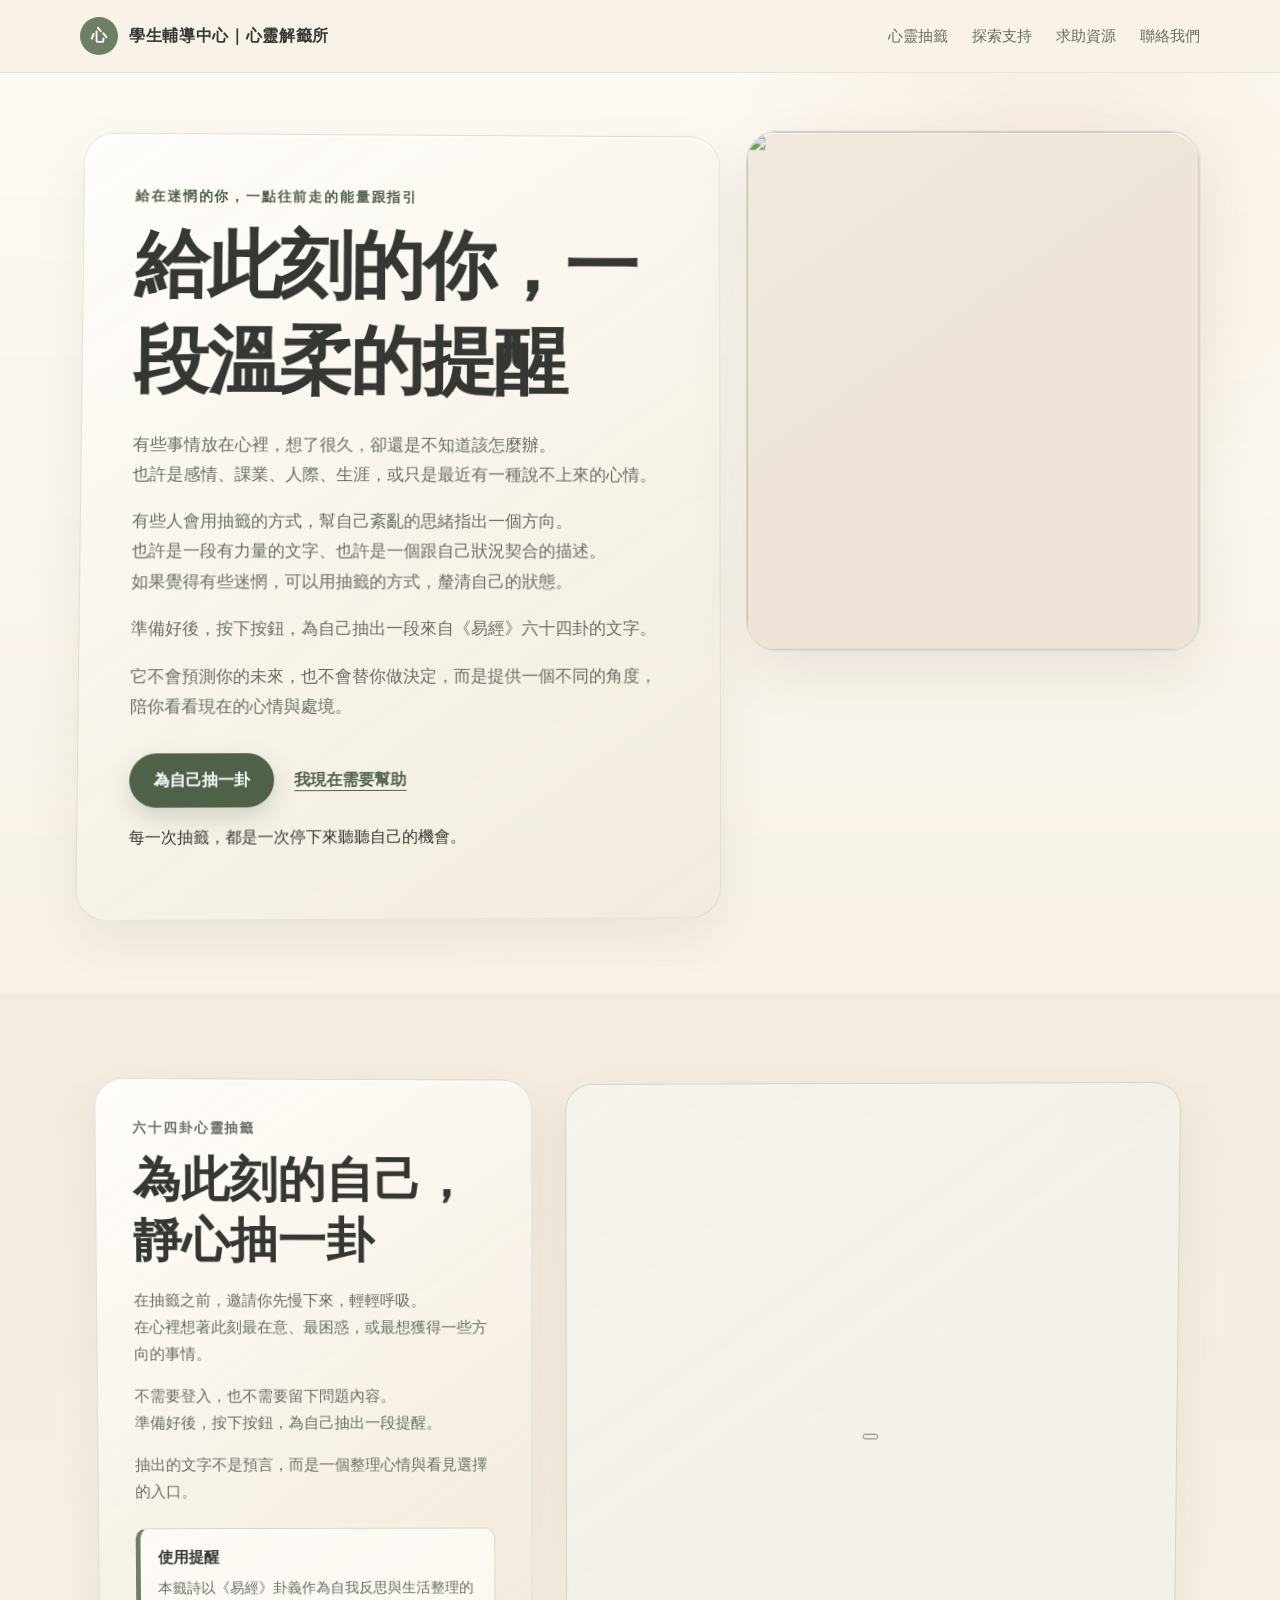
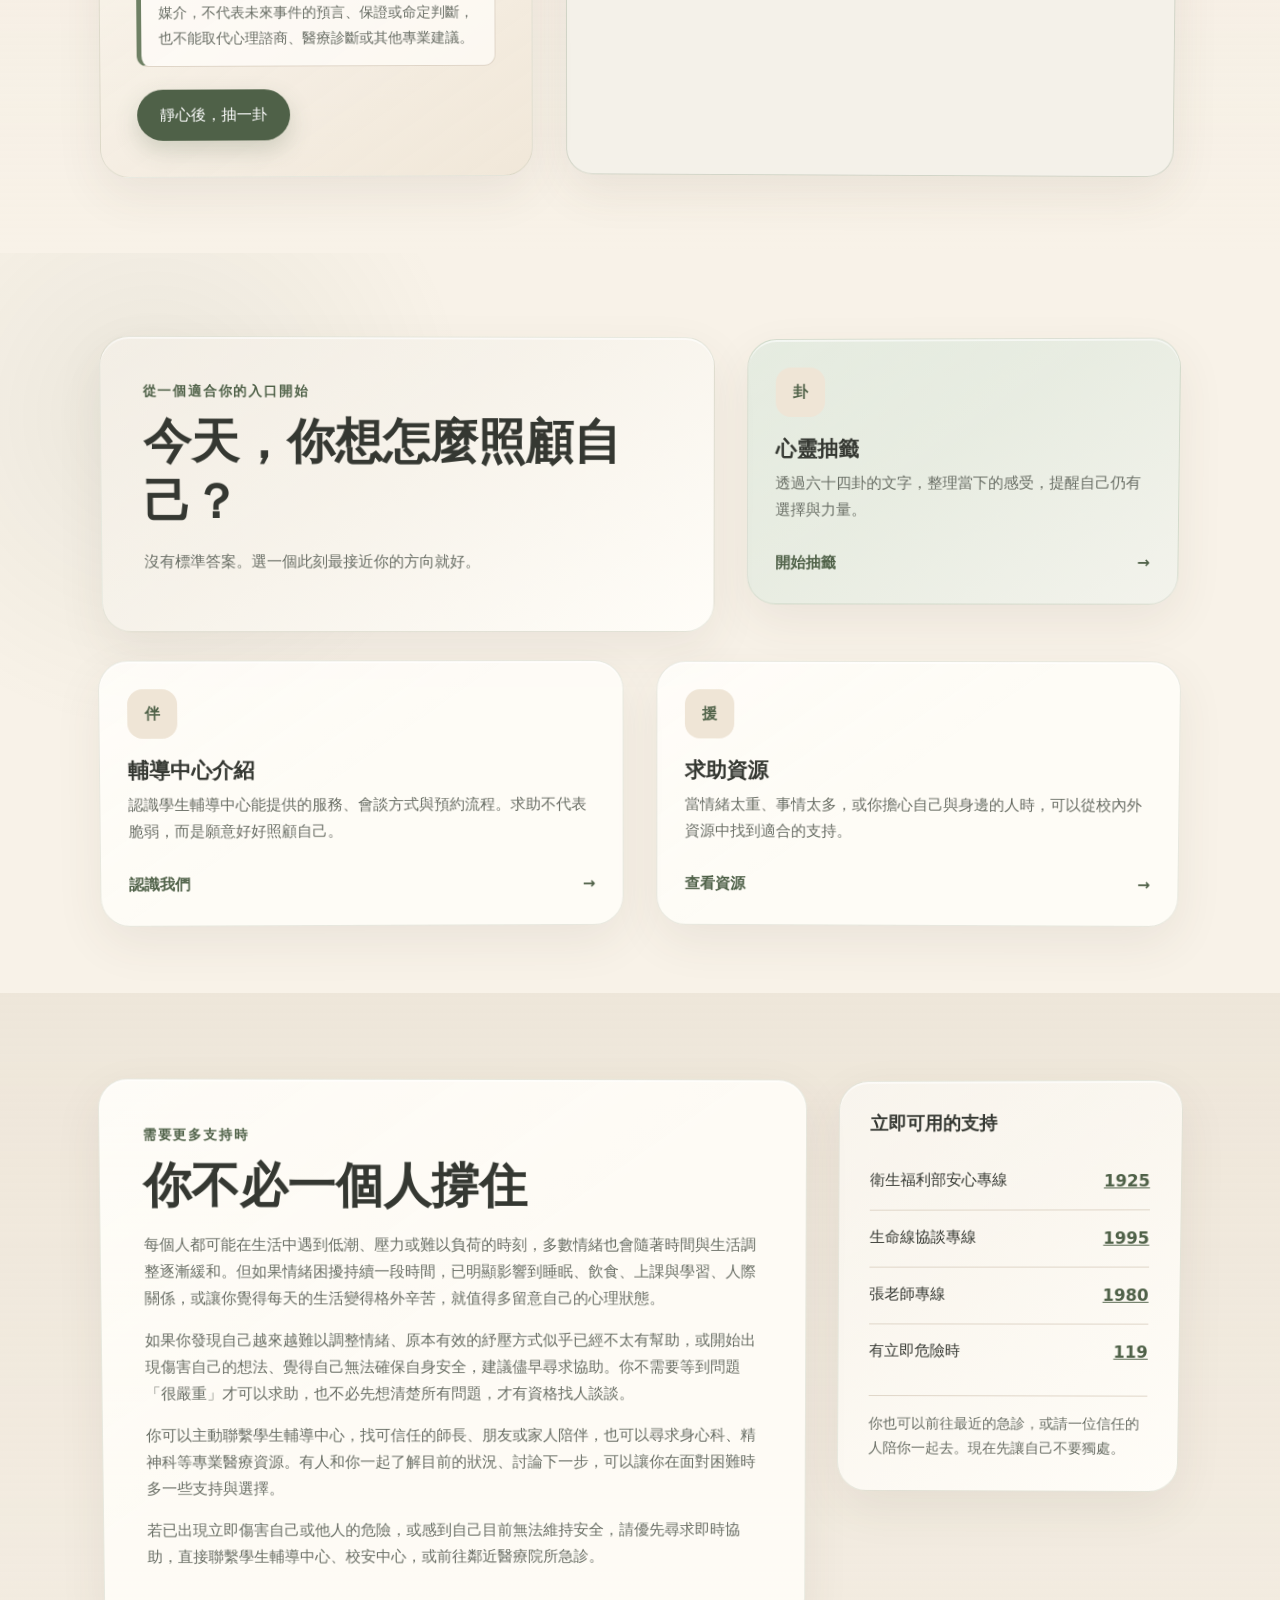
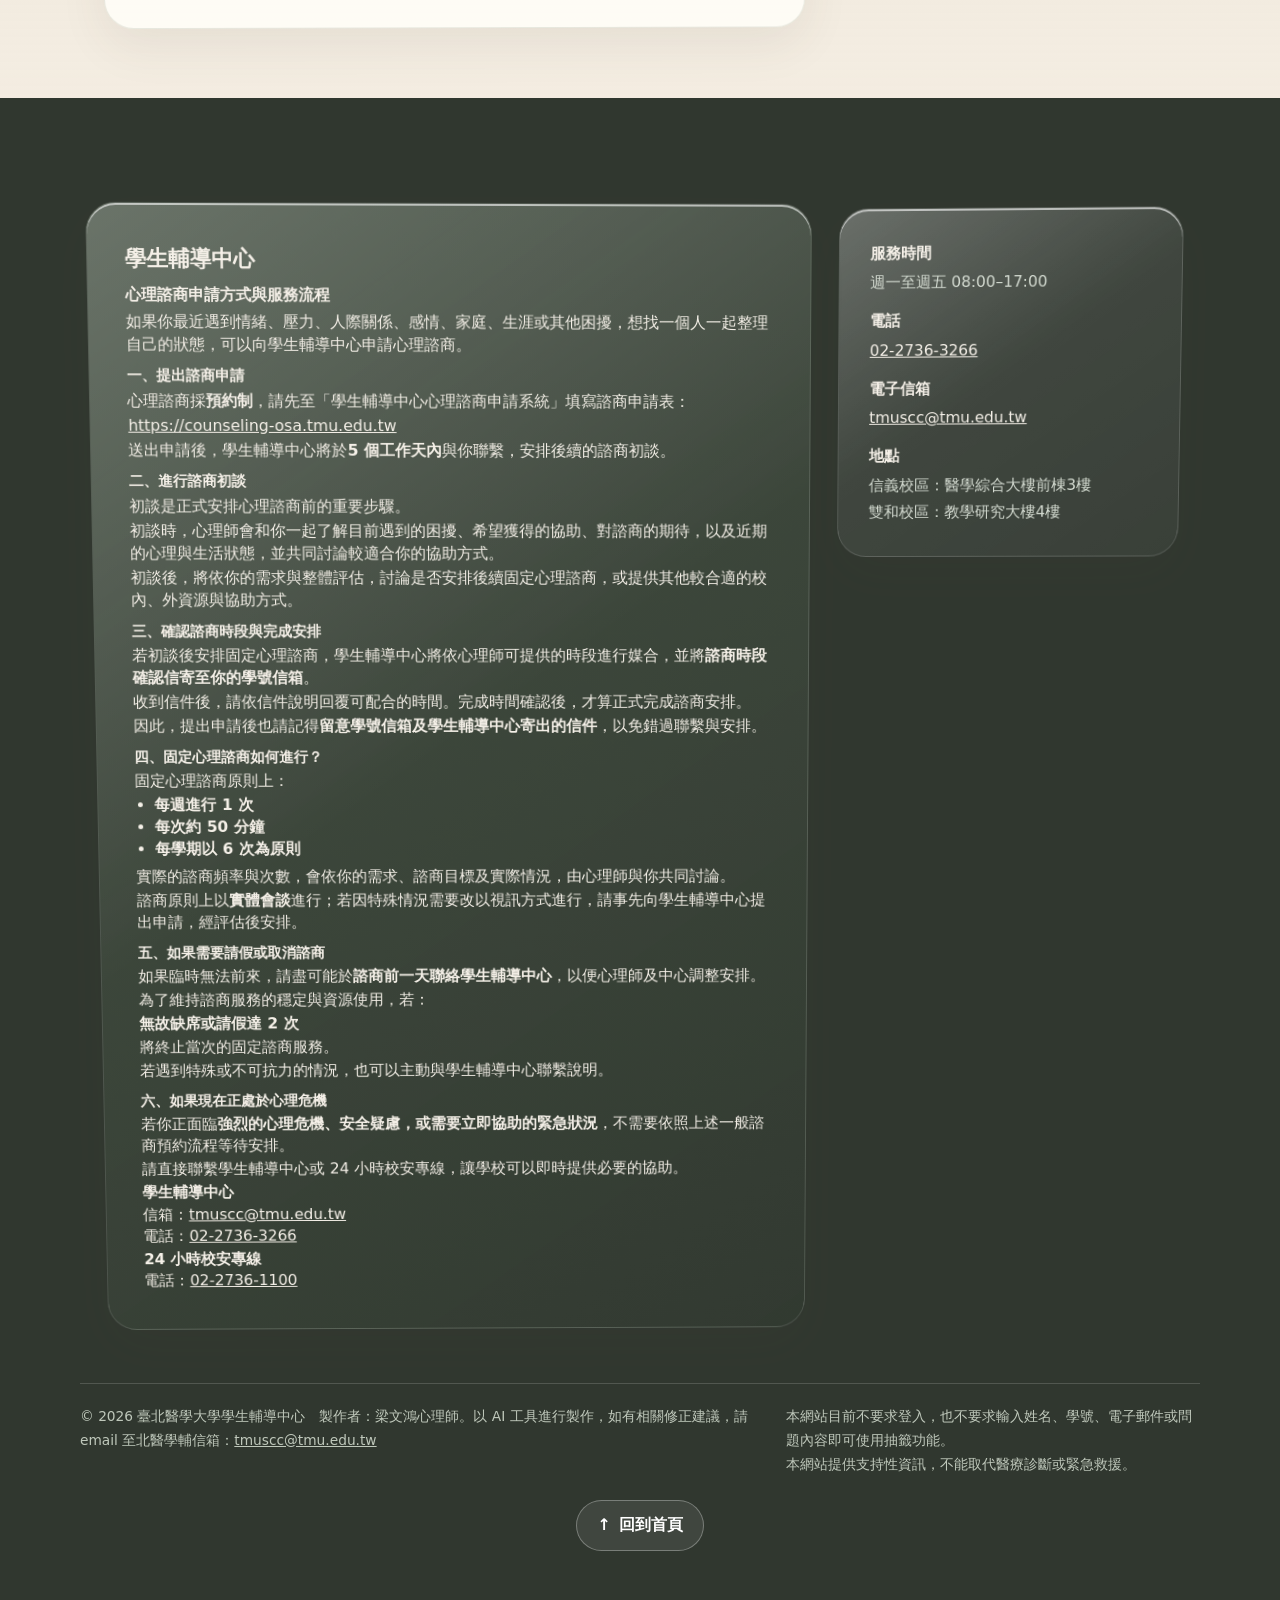
==== index.html @ ade9fd38 "visual: replace draw scene with uploaded Three.js animation" ====
<!doctype html>
<html lang="zh-Hant">
<head>
  <meta charset="utf-8">
  <meta name="viewport" content="width=device-width, initial-scale=1">
  <meta name="description" content="給大學生的溫暖心理支持網站，提供六十四卦心靈抽籤、輔導中心資訊與求助資源。">
  <title>學生輔導中心｜心靈解籤所</title>
  <link rel="stylesheet" href="css/style.css?v=20260928-bento5">
  <script src="js/hexagrams.js" defer></script>
  <script src="js/hexagrams-1.js" defer></script>
  <script src="js/hexagrams-2.js" defer></script>
  <script src="js/hexagrams-3.js" defer></script>
  <script src="js/hexagrams-4.js" defer></script>
  <script src="js/hexagrams-5.js" defer></script>
  <script src="js/hexagrams-6.js" defer></script>
  <script src="js/hexagrams-7.js" defer></script>
  <script src="js/hexagrams-8.js" defer></script>
  <script src="js/stats.js?v=20260928-1" defer></script>
  <script src="https://cdnjs.cloudflare.com/ajax/libs/three.js/r128/three.min.js" defer></script>
  <script src="https://cdnjs.cloudflare.com/ajax/libs/gsap/3.12.2/gsap.min.js" defer></script>
  <script src="js/wheel-3d.js?v=20260929-1" defer></script>
  <script src="js/app.js?v=20260929-wheel3d1" defer></script>
  <script src="js/feedback-form.js?v=20260928-bento3" defer></script>
  <script src="js/scroll-depth.js?v=20260928-bento5" defer></script>
  <script src="js/reset-draw.js?v=20260823-1" defer></script>
</head>
<body>
  <a class="skip-link" href="#main-content">跳到主要內容</a>
  <header class="site-header">
    <div class="container header-inner">
      <a class="brand" href="#top" aria-label="學生輔導中心｜心靈解籤所首頁"><span class="brand-mark" aria-hidden="true">心</span><span>學生輔導中心｜心靈解籤所</span></a>
      <nav aria-label="主要導覽">
        <ul class="nav-list"><li><a href="#draw">心靈抽籤</a></li><li><a href="#services">探索支持</a></li><li><a href="#help">求助資源</a></li><li><a href="#contact">聯絡我們</a></li></ul>
      </nav>
    </div>
  </header>

  <main id="main-content">
    <section class="hero depth-section bento-section" id="top" aria-labelledby="hero-title">
      <div class="container hero-grid bento-grid bento-hero-grid">
        <div class="hero-copy bento-card bento-hero-copy" data-bento-depth="1.15">
          <p class="eyebrow">給在迷惘的你，一點往前走的能量跟指引</p>
          <h1 id="hero-title">給此刻的你，一段溫柔的提醒</h1>
          <div class="hero-text">
            <p>有些事情放在心裡，想了很久，卻還是不知道該怎麼辦。<br>也許是感情、課業、人際、生涯，或只是最近有一種說不上來的心情。</p>
            <p>有些人會用抽籤的方式，幫自己紊亂的思緒指出一個方向。<br>也許是一段有力量的文字、也許是一個跟自己狀況契合的描述。<br>如果覺得有些迷惘，可以用抽籤的方式，釐清自己的狀態。</p>
            <p>準備好後，按下按鈕，為自己抽出一段來自《易經》六十四卦的文字。</p>
            <p>它不會預測你的未來，也不會替你做決定，而是提供一個不同的角度，陪你看看現在的心情與處境。</p>
          </div>
          <div class="hero-actions"><a class="button button-primary" href="#draw">為自己抽一卦</a><a class="text-link" href="#help">我現在需要幫助</a></div>
          <p class="hero-note">每一次抽籤，都是一次停下來聽聽自己的機會。</p>
        </div>
        <div class="hero-visual bento-card bento-hero-visual" data-bento-depth="0.58" data-bento-image-card="true" aria-hidden="true"><img class="hero-main-image" src="assets/hero-cat-campus.webp" alt="" loading="eager" decoding="async"></div>
      </div>
    </section>

    <section class="section draw-section depth-section bento-section" id="draw" aria-labelledby="draw-title">
      <div class="container draw-layout bento-grid bento-draw-grid">
        <div class="draw-intro bento-card bento-draw-copy" data-bento-depth="1.08">
          <p class="eyebrow">六十四卦心靈抽籤</p>
          <h2 id="draw-title">為此刻的自己，靜心抽一卦</h2>
          <p>在抽籤之前，邀請你先慢下來，輕輕呼吸。<br>在心裡想著此刻最在意、最困惑，或最想獲得一些方向的事情。</p>
          <p>不需要登入，也不需要留下問題內容。<br>準備好後，按下按鈕，為自己抽出一段提醒。</p>
          <p>抽出的文字不是預言，而是一個整理心情與看見選擇的入口。</p>
          <aside class="draw-notice" aria-label="使用提醒"><strong>使用提醒</strong><p>本籤詩以《易經》卦義作為自我反思與生活整理的媒介，不代表未來事件的預言、保證或命定判斷，也不能取代心理諮商、醫療診斷或其他專業建議。</p></aside>
          <button class="button button-primary" id="draw-button" type="button">靜心後，抽一卦</button>
        </div>

        <div class="draw-animation bento-card bento-draw-scene" id="draw-animation" role="status" aria-live="polite" aria-label="心靈抽籤立體場景" data-bento-depth="1.4">
          <div class="wheel-3d-stage" id="wheel-3d-stage" aria-hidden="true">
            <div class="wheel-3d-canvas" id="wheel-3d-canvas"></div>
            <button class="wheel-3d-camera" id="wheel-3d-camera" type="button" aria-label="切換抽籤場景視角"></button>
          </div>
        </div>

        <article class="result-card bento-card bento-result-card" data-bento-depth="1.32" id="result-card" aria-labelledby="result-title" aria-live="polite" hidden>
          <header class="result-header">
            <p class="result-number" id="result-number"></p>
            <h2 id="result-title"></h2>
          </header>
          <div class="result-sections">
            <section class="result-section result-overview" aria-labelledby="result-description-heading"><h3 id="result-description-heading">說明</h3><div class="result-copy" id="result-description"></div></section>
            <section class="result-section" aria-labelledby="result-love-heading"><h3 id="result-love-heading">關於感情</h3><div class="result-copy" id="result-love"></div></section>
            <section class="result-section" aria-labelledby="result-study-heading"><h3 id="result-study-heading">關於課業</h3><div class="result-copy" id="result-study"></div></section>
            <section class="result-section" aria-labelledby="result-relationships-heading"><h3 id="result-relationships-heading">關於人際</h3><div class="result-copy" id="result-relationships"></div></section>
            <section class="result-section" aria-labelledby="result-stress-heading"><h3 id="result-stress-heading">壓力調適</h3><div class="result-copy" id="result-stress"></div></section>
            <section class="result-section result-message-section" aria-labelledby="result-message-heading"><h3 id="result-message-heading">給同學的一句話</h3><blockquote id="result-message"></blockquote></section>
          </div>
          <p class="result-reminder">請把這段文字當作一個溫柔的提問，而不是必須照做的答案。你仍然可以依自己的處境、價值與安全需要作選擇。</p>
          <div class="result-actions"><button class="button button-secondary" id="draw-again-button" type="button">再抽一卦</button><a class="text-link" href="#help">我想找人聊聊</a></div>
          <section class="feedback-panel" aria-labelledby="feedback-title">
            <h3 id="feedback-title">抽完之後，想說些什麼嗎？</h3>
            <p>如果這一卦讓你想到了一些事情，<br>你可以只把這份感受留給自己，這樣就很好。</p>
            <p>如果你願意，也可以把你的想法、感受或使用回饋留言給學生輔導中心老師。</p>
            <p>不論是：</p>
            <ul>
              <li>想分享這一卦帶給你的感受</li>
              <li>對網站或抽籤內容有一些想法</li>
              <li>有些事情想多談一點</li>
              <li>想和老師一起看看這一卦可以怎麼理解</li>
            </ul>
            <p>都歡迎你留言給我們。</p>
            <p>
              <button class="button button-primary feedback-toggle" id="feedback-toggle" type="button" aria-expanded="false" aria-controls="feedback-form-wrap">我想留言</button>
            </p>
            <p>如果你希望有人回應這段留言，也可以告訴我們「我想收到回覆」，我們會不定期透過你的學號信箱聯繫你。</p>
            <div class="feedback-form-wrap" id="feedback-form-wrap" hidden>
              <iframe
                class="feedback-form-frame"
                id="feedback-form-frame"
                title="學生輔導中心留言表單"
                data-src="https://docs.google.com/forms/d/e/1FAIpQLSeNzy_IlYlNKGhLwyaO6wEowLRtbO03YXpksW04vsy4qphe_w/viewform?embedded=true"
                loading="lazy"
                referrerpolicy="no-referrer-when-downgrade"
              >載入中…</iframe>
              <p class="feedback-form-fallback">如果表單沒有正常顯示，<a href="https://docs.google.com/forms/d/e/1FAIpQLSeNzy_IlYlNKGhLwyaO6wEowLRtbO03YXpksW04vsy4qphe_w/viewform?usp=publish-editor" target="_blank" rel="noopener noreferrer">請改用新視窗填寫</a>。</p>
            </div>
            <div class="feedback-reminder">
              <h4>小提醒</h4>
              <p>抽籤結果提供的是一個自我整理與反思的角度，<br>不代表對未來的預測，也不是唯一的答案。</p>
              <p>你可以留下有共鳴的部分，<br>不適合自己的內容，也可以安心放下。</p>
              <p>留言後不代表一定會立即收到回覆，<br>若你目前有急迫的情緒困擾或安全上的疑慮，<br>請直接聯絡學生輔導中心、校安人員，或其他即時求助資源。</p>
            </div>
          </section>
        </article>
      </div>
    </section>

    <section class="section depth-section bento-section" id="services" aria-labelledby="services-title">
      <div class="container bento-grid bento-services-grid"><div class="section-heading bento-card bento-heading-card" data-bento-depth="1.18"><p class="eyebrow">從一個適合你的入口開始</p><h2 id="services-title">今天，你想怎麼照顧自己？</h2><p>沒有標準答案。選一個此刻最接近你的方向就好。</p></div><div class="card-grid bento-card-grid"><article class="feature-card feature-card-highlight bento-card bento-feature-primary" data-bento-depth="1.34"><div class="card-icon" aria-hidden="true">卦</div><h3>心靈抽籤</h3><p>透過六十四卦的文字，整理當下的感受，提醒自己仍有選擇與力量。</p><a class="card-link" href="#draw">開始抽籤<span aria-hidden="true">→</span></a></article><article class="feature-card bento-card" data-bento-depth="1.16"><div class="card-icon" aria-hidden="true">伴</div><h3>輔導中心介紹</h3><p>認識學生輔導中心能提供的服務、會談方式與預約流程。求助不代表脆弱，而是願意好好照顧自己。</p><a class="card-link" href="#contact">認識我們<span aria-hidden="true">→</span></a></article><article class="feature-card bento-card" data-bento-depth="1.26"><div class="card-icon" aria-hidden="true">援</div><h3>求助資源</h3><p>當情緒太重、事情太多，或你擔心自己與身邊的人時，可以從校內外資源中找到適合的支持。</p><a class="card-link" href="#help">查看資源<span aria-hidden="true">→</span></a></article></div></div>
    </section>

    <section class="section help-section depth-section bento-section" id="help" aria-labelledby="help-title"><div class="container help-layout bento-grid bento-help-grid"><div class="bento-card bento-help-copy" data-bento-depth="1.14"><p class="eyebrow">需要更多支持時</p><h2 id="help-title">你不必一個人撐住</h2><div class="help-intro"><p>每個人都可能在生活中遇到低潮、壓力或難以負荷的時刻，多數情緒也會隨著時間與生活調整逐漸緩和。但如果情緒困擾持續一段時間，已明顯影響到睡眠、飲食、上課與學習、人際關係，或讓你覺得每天的生活變得格外辛苦，就值得多留意自己的心理狀態。</p><p>如果你發現自己越來越難以調整情緒、原本有效的紓壓方式似乎已經不太有幫助，或開始出現傷害自己的想法、覺得自己無法確保自身安全，建議儘早尋求協助。你不需要等到問題「很嚴重」才可以求助，也不必先想清楚所有問題，才有資格找人談談。</p><p>你可以主動聯繫學生輔導中心，找可信任的師長、朋友或家人陪伴，也可以尋求身心科、精神科等專業醫療資源。有人和你一起了解目前的狀況、討論下一步，可以讓你在面對困難時多一些支持與選擇。</p><p>若已出現立即傷害自己或他人的危險，或感到自己目前無法維持安全，請優先尋求即時協助，直接聯繫學生輔導中心、校安中心，或前往鄰近醫療院所急診。</p></div></div><div class="help-panel bento-card bento-help-panel" data-bento-depth="1.34"><h3>立即可用的支持</h3><ul class="support-list"><li><span>衛生福利部安心專線</span><a href="tel:1925">1925</a></li><li><span>生命線協談專線</span><a href="tel:1995">1995</a></li><li><span>張老師專線</span><a href="tel:1980">1980</a></li><li><span>有立即危險時</span><a href="tel:119">119</a></li></ul><p class="help-note">你也可以前往最近的急診，或請一位信任的人陪你一起去。現在先讓自己不要獨處。</p></div></div></section>
  </main>

  <footer class="site-footer bento-section bento-footer-section" id="contact">
    <div class="container footer-grid bento-grid bento-footer-grid"><div class="bento-card bento-counseling-card" data-bento-depth="1.16"><p class="footer-title">學生輔導中心</p><div class="counseling-process"><h3>心理諮商申請方式與服務流程</h3><p>如果你最近遇到情緒、壓力、人際關係、感情、家庭、生涯或其他困擾，想找一個人一起整理自己的狀態，可以向學生輔導中心申請心理諮商。</p><h4>一、提出諮商申請</h4><p>心理諮商採<strong>預約制</strong>，請先至「學生輔導中心心理諮商申請系統」填寫諮商申請表：</p><p><a href="https://counseling-osa.tmu.edu.tw">https://counseling-osa.tmu.edu.tw</a></p><p>送出申請後，學生輔導中心將於<strong>5 個工作天內</strong>與你聯繫，安排後續的諮商初談。</p><h4>二、進行諮商初談</h4><p>初談是正式安排心理諮商前的重要步驟。</p><p>初談時，心理師會和你一起了解目前遇到的困擾、希望獲得的協助、對諮商的期待，以及近期的心理與生活狀態，並共同討論較適合你的協助方式。</p><p>初談後，將依你的需求與整體評估，討論是否安排後續固定心理諮商，或提供其他較合適的校內、外資源與協助方式。</p><h4>三、確認諮商時段與完成安排</h4><p>若初談後安排固定心理諮商，學生輔導中心將依心理師可提供的時段進行媒合，並將<strong>諮商時段確認信寄至你的學號信箱</strong>。</p><p>收到信件後，請依信件說明回覆可配合的時間。完成時間確認後，才算正式完成諮商安排。</p><p>因此，提出申請後也請記得<strong>留意學號信箱及學生輔導中心寄出的信件</strong>，以免錯過聯繫與安排。</p><h4>四、固定心理諮商如何進行？</h4><p>固定心理諮商原則上：</p><ul><li><strong>每週進行 1 次</strong></li><li><strong>每次約 50 分鐘</strong></li><li><strong>每學期以 6 次為原則</strong></li></ul><p>實際的諮商頻率與次數，會依你的需求、諮商目標及實際情況，由心理師與你共同討論。</p><p>諮商原則上以<strong>實體會談</strong>進行；若因特殊情況需要改以視訊方式進行，請事先向學生輔導中心提出申請，經評估後安排。</p><h4>五、如果需要請假或取消諮商</h4><p>如果臨時無法前來，請盡可能於<strong>諮商前一天聯絡學生輔導中心</strong>，以便心理師及中心調整安排。</p><p>為了維持諮商服務的穩定與資源使用，若：</p><p><strong>無故缺席或請假達 2 次</strong></p><p>將終止當次的固定諮商服務。</p><p>若遇到特殊或不可抗力的情況，也可以主動與學生輔導中心聯繫說明。</p><h4>六、如果現在正處於心理危機</h4><p>若你正面臨<strong>強烈的心理危機、安全疑慮，或需要立即協助的緊急狀況</strong>，不需要依照上述一般諮商預約流程等待安排。</p><p>請直接聯繫學生輔導中心或 24 小時校安專線，讓學校可以即時提供必要的協助。</p><p><strong>學生輔導中心</strong><br>信箱：<a href="mailto:tmuscc@tmu.edu.tw">tmuscc@tmu.edu.tw</a><br>電話：<a href="tel:+886227363266">02-2736-3266</a></p><p><strong>24 小時校安專線</strong><br>電話：<a href="tel:+886227361100">02-2736-1100</a></p></div></div><address class="contact-list bento-card bento-contact-card" data-bento-depth="1.34"><p><strong>服務時間</strong><span>週一至週五 08:00–17:00</span></p><p><strong>電話</strong><a href="tel:+886227363266">02-2736-3266</a></p><p><strong>電子信箱</strong><a href="mailto:tmuscc@tmu.edu.tw">tmuscc@tmu.edu.tw</a></p><p><strong>地點</strong><span>信義校區：醫學綜合大樓前棟3樓<br>雙和校區：教學研究大樓4樓</span></p></address></div>
    <div class="container footer-bottom"><p>© <span id="current-year"></span> 臺北醫學大學學生輔導中心　製作者：梁文鴻心理師。以 AI 工具進行製作，如有相關修正建議，請 email 至北醫學輔信箱：<a href="mailto:tmuscc@tmu.edu.tw">tmuscc@tmu.edu.tw</a></p><p>本網站目前不要求登入，也不要求輸入姓名、學號、電子郵件或問題內容即可使用抽籤功能。<br>本網站提供支持性資訊，不能取代醫療診斷或緊急救援。</p></div>
    <div class="container footer-home"><a class="back-to-home" href="#top" aria-label="回到網站首頁"><span aria-hidden="true">↑</span> 回到首頁</a></div>
  </footer>
</body>
</html>
---- css/style.css ----
:root {
  --color-bg: #f8f2e8;
  --color-surface: #fffdf8;
  --color-surface-soft: #efe5d6;
  --color-primary: #6e8064;
  --color-primary-dark: #4f6148;
  --color-accent: #c98965;
  --color-text: #353832;
  --color-muted: #686d64;
  --color-border: #ded4c6;
  --color-focus: #234f78;
  --shadow-soft: 0 18px 50px rgba(84, 75, 59, 0.09);
  --radius-lg: 28px;
  --radius-md: 20px;
  --radius-sm: 12px;
  --container: 1120px;
}

* { box-sizing: border-box; }
html { scroll-behavior: smooth; }
body {
  margin: 0;
  background: var(--color-bg);
  color: var(--color-text);
  font-family: "Noto Sans TC", "PingFang TC", "Microsoft JhengHei", system-ui, sans-serif;
  line-height: 1.75;
}

a { color: inherit; }
a:focus-visible,
button:focus-visible {
  outline: 3px solid var(--color-focus);
  outline-offset: 4px;
}

.skip-link {
  position: fixed;
  top: 1rem;
  left: 1rem;
  z-index: 100;
  padding: .75rem 1rem;
  border-radius: var(--radius-sm);
  background: var(--color-text);
  color: #fff;
  transform: translateY(-180%);
  transition: transform .2s ease;
}
.skip-link:focus { transform: translateY(0); }

.container {
  width: min(calc(100% - 2rem), var(--container));
  margin-inline: auto;
}

.site-header {
  position: sticky;
  top: 0;
  z-index: 20;
  background: rgba(248, 242, 232, .92);
  border-bottom: 1px solid rgba(110, 128, 100, .14);
  backdrop-filter: blur(12px);
}
.header-inner {
  min-height: 72px;
  display: flex;
  align-items: center;
  justify-content: space-between;
  gap: 1.5rem;
}
.brand {
  display: inline-flex;
  align-items: center;
  gap: .7rem;
  font-weight: 750;
  text-decoration: none;
  letter-spacing: .04em;
}
.brand-mark {
  display: grid;
  place-items: center;
  width: 38px;
  aspect-ratio: 1;
  border-radius: 50%;
  background: var(--color-primary);
  color: #fff;
}
.nav-list {
  display: none;
  margin: 0;
  padding: 0;
  list-style: none;
  gap: 1.5rem;
}
.nav-list a {
  color: var(--color-muted);
  font-size: .95rem;
  text-decoration: none;
}
.nav-list a:hover { color: var(--color-primary-dark); }

.hero { padding: 4.5rem 0 3.5rem; }
.hero-grid {
  display: grid;
  gap: 2.5rem;
  align-items: center;
}
.eyebrow {
  margin: 0 0 .6rem;
  color: var(--color-primary-dark);
  font-size: .88rem;
  font-weight: 750;
  letter-spacing: .13em;
}
h1, h2, h3 { line-height: 1.28; }
h1 {
  max-width: 11ch;
  margin: 0;
  font-size: clamp(2.45rem, 10vw, 4.7rem);
  letter-spacing: -.035em;
}
.hero-text {
  max-width: 36rem;
  margin: 1.35rem 0 0;
  color: var(--color-muted);
  font-size: 1.08rem;
}
.hero-actions {
  display: flex;
  flex-wrap: wrap;
  align-items: center;
  gap: 1rem 1.25rem;
  margin-top: 2rem;
}
.button {
  display: inline-flex;
  min-height: 52px;
  align-items: center;
  justify-content: center;
  padding: .8rem 1.5rem;
  border-radius: 999px;
  font-weight: 750;
  text-decoration: none;
  transition: transform .2s ease, box-shadow .2s ease, background .2s ease;
}
.button-primary {
  background: var(--color-primary-dark);
  color: #fff;
  box-shadow: 0 10px 24px rgba(79, 97, 72, .22);
}
.button-primary:hover {
  transform: translateY(-2px);
  background: #43543d;
}
.text-link {
  color: var(--color-primary-dark);
  font-weight: 700;
  text-underline-offset: 5px;
}
.hero-visual {
  position: relative;
  min-height: 360px;
  overflow: hidden;
  border: 1px solid rgba(110, 128, 100, .16);
  border-radius: var(--radius-lg);
  background: linear-gradient(165deg, #efe0c9 0%, #f9f5ec 70%);
  box-shadow: var(--shadow-soft);
}
.sun-shape {
  position: absolute;
  top: 15%;
  right: 13%;
  width: 94px;
  aspect-ratio: 1;
  border-radius: 50%;
  background: #d6a075;
  opacity: .82;
}
.landscape {
  position: absolute;
  right: -12%;
  bottom: -15%;
  width: 85%;
  height: 64%;
  border-radius: 50% 50% 0 0;
  transform: rotate(-8deg);
}
.landscape-back { background: #abb59a; }
.landscape-front {
  right: 26%;
  bottom: -27%;
  background: #718165;
}

.section { padding: 4.5rem 0; }
.section-heading { max-width: 42rem; margin-bottom: 2rem; }
.section-heading h2,
.help-layout h2 {
  margin: 0;
  font-size: clamp(2rem, 7vw, 3.1rem);
}
.section-heading > p:last-child,
.help-intro { color: var(--color-muted); }
.card-grid { display: grid; gap: 1rem; }
.feature-card {
  display: flex;
  flex-direction: column;
  min-height: 310px;
  padding: 1.5rem;
  border: 1px solid var(--color-border);
  border-radius: var(--radius-md);
  background: var(--color-surface);
  box-shadow: 0 12px 35px rgba(84, 75, 59, .05);
}
.feature-card-highlight { background: #edf0e8; }
.card-icon {
  display: grid;
  width: 52px;
  aspect-ratio: 1;
  place-items: center;
  border-radius: 16px;
  background: var(--color-surface-soft);
  color: var(--color-primary-dark);
  font-weight: 800;
}
.feature-card h3 { margin: 1.2rem 0 .5rem; font-size: 1.4rem; }
.feature-card p { margin: 0; color: var(--color-muted); }
.card-link {
  display: inline-flex;
  align-items: center;
  justify-content: space-between;
  gap: 1rem;
  margin-top: auto;
  padding-top: 1.5rem;
  color: var(--color-primary-dark);
  font-weight: 750;
  text-decoration: none;
}
.card-link:hover { text-decoration: underline; text-underline-offset: 5px; }

.help-section { background: #e8dfd1; }
.help-layout { display: grid; gap: 2rem; align-items: start; }
.help-panel {
  padding: 1.35rem;
  border: 1px solid rgba(110, 128, 100, .22);
  border-radius: var(--radius-md);
  background: rgba(255, 253, 248, .8);
}
.help-panel h3 { margin-top: 0; }
.support-list { margin: 0; padding: 0; list-style: none; }
.support-list li {
  display: flex;
  justify-content: space-between;
  gap: 1rem;
  padding: .9rem 0;
  border-bottom: 1px solid var(--color-border);
}
.support-list li:last-child { border-bottom: 0; }
.support-list a {
  color: var(--color-primary-dark);
  font-size: 1.08rem;
  font-weight: 800;
}
.help-note {
  margin: 1rem 0 0;
  padding-top: 1rem;
  border-top: 1px solid var(--color-border);
  color: var(--color-muted);
  font-size: .94rem;
}

.site-footer {
  padding: 3.5rem 0 1.5rem;
  background: #30372f;
  color: #f5f0e8;
}
.footer-grid {
  display: grid;
  gap: 2rem;
  align-items: start;
}
.footer-title { margin: 0 0 .5rem; font-size: 1.35rem; font-weight: 800; }
.footer-grid > div > p:last-child { max-width: 30rem; color: #cfd6cb; }
.footer-grid > div:first-child {
  line-height: 1.45;
}
.footer-grid > div:first-child h3 {
  margin: .65rem 0 .25rem;
  font-size: 1rem;
  line-height: 1.3;
}
.footer-grid > div:first-child h4 {
  margin: .7rem 0 .15rem;
  font-size: .96rem;
  line-height: 1.3;
}
.footer-grid > div:first-child p {
  margin: .12rem 0;
  line-height: 1.45;
}
.footer-grid > div:first-child ul {
  margin: .15rem 0 .35rem;
  padding-left: 1.25rem;
}
.footer-grid > div:first-child li {
  margin: .05rem 0;
  line-height: 1.4;
}
.contact-list {
  display: grid;
  align-self: start;
  gap: .75rem;
  margin: 0;
  font-style: normal;
}
.contact-list p { display: grid; gap: .15rem; margin: 0; }
.contact-list span { color: #cfd6cb; }
.footer-bottom {
  display: flex;
  flex-direction: column;
  gap: .4rem;
  margin-top: 2.2rem;
  padding-top: 1.25rem;
  border-top: 1px solid rgba(255,255,255,.16);
  color: #bfc8bb;
  font-size: .86rem;
}
.footer-bottom p { margin: 0; }
.footer-home {
  display: flex;
  justify-content: center;
  margin-top: 1.5rem;
}
.back-to-home {
  display: inline-flex;
  align-items: center;
  gap: .5rem;
  min-height: 46px;
  padding: .65rem 1.25rem;
  border: 1px solid rgba(255,255,255,.3);
  border-radius: 999px;
  background: rgba(255,255,255,.08);
  color: #fff;
  font-weight: 750;
  text-decoration: none;
  transition: transform .2s ease, background .2s ease, border-color .2s ease;
}
.back-to-home:hover {
  transform: translateY(-2px);
  border-color: rgba(255,255,255,.55);
  background: rgba(255,255,255,.14);
}

.toast {
  position: fixed;
  right: 1rem;
  bottom: 1rem;
  left: 1rem;
  z-index: 50;
  padding: 1rem 1.15rem;
  border-radius: var(--radius-sm);
  background: var(--color-text);
  color: #fff;
  box-shadow: var(--shadow-soft);
}

@media (min-width: 700px) {
  .nav-list { display: flex; }
  .hero { padding: 6rem 0 5rem; }
  .hero-grid { grid-template-columns: 1.05fr .95fr; }
  .hero-visual { min-height: 480px; }
  .card-grid { grid-template-columns: repeat(3, 1fr); }
  .feature-card { padding: 1.8rem; }
  .help-layout { grid-template-columns: .9fr 1.1fr; gap: 4rem; }
  .footer-grid { grid-template-columns: 1fr 1fr; align-items: start; }
  .contact-list { align-self: start; }
  .footer-bottom { flex-direction: row; justify-content: space-between; }
  .toast { right: 1.5rem; left: auto; max-width: 360px; }
}

@media (prefers-reduced-motion: reduce) {
  html { scroll-behavior: auto; }
  *, *::before, *::after {
    scroll-behavior: auto !important;
    transition-duration: .01ms !important;
    animation-duration: .01ms !important;
    animation-iteration-count: 1 !important;
  }
}


/* v3 Bento Grid visual system */
body {
  overflow-x: clip;
}

main {
  perspective: 1800px;
  perspective-origin: 50% 42vh;
}

.depth-section {
  position: relative;
  width: 100%;
  margin-inline: auto;
  border-radius: 0;
  overflow: visible;
  transform: none;
  opacity: 1;
  box-shadow: none;
}

.bento-section {
  position: relative;
  padding-block: clamp(2.2rem, 5vw, 5.2rem);
}

.hero.bento-section {
  margin-top: 0;
  background:
    radial-gradient(circle at 82% 12%, rgba(216,168,122,.18), transparent 26%),
    linear-gradient(180deg, rgba(255,253,248,.72), rgba(248,242,232,0));
}

#services.bento-section {
  background:
    radial-gradient(circle at 12% 22%, rgba(110,128,100,.09), transparent 25%);
}

.help-section.bento-section {
  background:
    linear-gradient(180deg, rgba(232,223,209,.62), rgba(232,223,209,.28));
}

.bento-grid {
  display: grid;
  grid-template-columns: repeat(12, minmax(0, 1fr));
  gap: clamp(.85rem, 1.7vw, 1.4rem);
  align-items: start;
  perspective: 1600px;
  transform-style: preserve-3d;
}

.bento-card {
  --bento-y: 0px;
  --bento-z: 0px;
  --bento-rx: 0deg;
  --bento-ry: 0deg;
  --bento-scale: 1;
  position: relative;
  min-width: 0;
  border: 1px solid rgba(110,128,100,.16);
  border-radius: clamp(22px, 2.4vw, 34px);
  background: rgba(255,253,248,.86);
  box-shadow:
    0 18px 50px rgba(72,65,54,.08),
    0 2px 0 rgba(255,255,255,.6) inset;
  transform:
    translate3d(0, var(--bento-y), var(--bento-z))
    rotateX(var(--bento-rx))
    rotateY(var(--bento-ry))
    scale(var(--bento-scale));
  transform-origin: center center;
  transform-style: preserve-3d;
  will-change: transform;
  backface-visibility: hidden;
}

.bento-card::after {
  position: absolute;
  content: "";
  inset: 0;
  z-index: -1;
  border-radius: inherit;
  background: linear-gradient(145deg, rgba(255,255,255,.20), transparent 48%);
  pointer-events: none;
}

.hero-copy.bento-card {
  grid-column: span 7;
  padding: clamp(1.6rem, 4vw, 3.4rem);
  background:
    linear-gradient(145deg, rgba(255,253,248,.96), rgba(241,234,221,.92));
}

.hero-visual.bento-card {
  grid-column: span 5;
  min-height: clamp(360px, 48vw, 520px);
  box-shadow:
    0 22px 55px rgba(84,75,59,.10),
    0 2px 0 rgba(255,255,255,.6) inset;
}

.bento-services-grid > .section-heading {
  grid-column: span 7;
  max-width: none;
  min-height: 280px;
  margin: 0;
  padding: clamp(1.5rem, 3.4vw, 2.8rem);
  display: flex;
  flex-direction: column;
  justify-content: flex-end;
  background: linear-gradient(145deg, #f0eadf, #fffdf8);
}

.bento-card-grid {
  display: contents;
}

.bento-services-grid .feature-card {
  min-height: 280px;
}

.bento-services-grid .bento-feature-primary {
  grid-column: span 5;
  background: linear-gradient(145deg, #dfe7d9, #f3f3ec);
}

.bento-services-grid .feature-card:not(.bento-feature-primary) {
  grid-column: span 6;
}

.help-layout.bento-grid {
  gap: clamp(.85rem, 1.7vw, 1.4rem);
}

.bento-help-copy {
  grid-column: span 8;
  padding: clamp(1.5rem, 3.5vw, 3rem);
  background: rgba(255,253,248,.90);
}

.bento-help-panel {
  grid-column: span 4;
  padding: clamp(1.3rem, 2.7vw, 2rem);
  background: linear-gradient(145deg, #f7f2e9, #fffdf8);
}

.site-footer.bento-footer-section {
  padding-top: clamp(2.8rem, 6vw, 5.5rem);
}

.bento-footer-grid {
  align-items: start;
}

.bento-counseling-card {
  grid-column: span 8;
  padding: clamp(1.5rem, 3vw, 2.5rem);
  border-color: rgba(255,255,255,.13);
  background: linear-gradient(145deg, rgba(72,84,70,.88), rgba(49,57,48,.96));
  color: #f5f0e8;
}

.bento-contact-card {
  grid-column: span 4;
  padding: clamp(1.4rem, 2.5vw, 2rem);
  border-color: rgba(255,255,255,.14);
  background: linear-gradient(145deg, rgba(255,255,255,.10), rgba(255,255,255,.045));
  color: #f5f0e8;
}

.bento-contact-card span {
  color: #d4dbd1;
}

.bento-card:hover {
  border-color: rgba(110,128,100,.28);
  box-shadow:
    0 24px 65px rgba(72,65,54,.11),
    0 2px 0 rgba(255,255,255,.7) inset;
}

@media (max-width: 859px) {
  .bento-grid {
    grid-template-columns: repeat(6, minmax(0, 1fr));
  }

  .hero-copy.bento-card,
  .hero-visual.bento-card,
  .bento-services-grid > .section-heading,
  .bento-services-grid .bento-feature-primary,
  .bento-services-grid .feature-card:not(.bento-feature-primary),
  .bento-help-copy,
  .bento-help-panel,
  .bento-counseling-card,
  .bento-contact-card {
    grid-column: 1 / -1;
  }

  .hero-visual.bento-card {
    min-height: 360px;
  }

  .bento-services-grid > .section-heading {
    min-height: 220px;
  }
}

@media (max-width: 699px) {
  .container {
    width: min(calc(100% - 1rem), var(--container));
  }

  .bento-section {
    padding-block: 1.3rem;
  }

  .bento-grid {
    grid-template-columns: 1fr;
    gap: .85rem;
    perspective: 1000px;
  }

  .bento-card {
    grid-column: 1 !important;
    border-radius: 22px;
  }

  .hero-copy.bento-card,
  .bento-help-copy,
  .bento-counseling-card {
    padding: 1.35rem;
  }

  .site-header {
    backdrop-filter: blur(16px);
  }

  .brand {
    font-size: .94rem;
  }

  .brand-mark {
    width: 34px;
  }
}

@media (prefers-reduced-motion: reduce) {
  .bento-card {
    transform: none !important;
  }
}


/* Interaction and compositing hardening */
.bento-card {
  contain: layout paint style;
  isolation: isolate;
  translate: 0 0;
  pointer-events: none;
}

.bento-card::before,
.bento-card::after {
  pointer-events: none;
}

.bento-card a,
.bento-card button,
.bento-card input,
.bento-card textarea,
.bento-card select,
.bento-card iframe,
.bento-card [role="button"] {
  position: relative;
  z-index: 10;
  pointer-events: auto;
}

.feedback-panel,
.feedback-form-wrap,
.feedback-form-frame {
  position: relative;
  z-index: 5;
}

.feedback-toggle {
  touch-action: manipulation;
  -webkit-tap-highlight-color: transparent;
}

@media (hover: hover) and (pointer: fine) {
  .bento-card {
    transition:
      border-color .22s ease-out,
      box-shadow .22s ease-out;
  }
}

/* Uploaded hero visual */
.hero-visual.bento-card {
  background: #eee5d8;
}

.hero-main-image {
  position: absolute;
  inset: 0;
  z-index: 0;
  display: block;
  width: 100%;
  height: 100%;
  object-fit: cover;
  object-position: 52% 50%;
  pointer-events: none;
}

@media (max-width: 699px) {
  .hero-main-image {
    object-position: 54% 50%;
  }
}


/* Sharper hero image rendering on desktop */
.bento-hero-visual {
  transform-style: flat;
}

.hero-main-image {
  image-rendering: auto;
  backface-visibility: hidden;
  transform: translateZ(0);
  will-change: auto;
  filter: contrast(1.015) saturate(1.015);
}

@media (min-width: 860px) {
  .bento-hero-visual {
    --bento-rx: 0deg !important;
    --bento-ry: 0deg !important;
  }
}
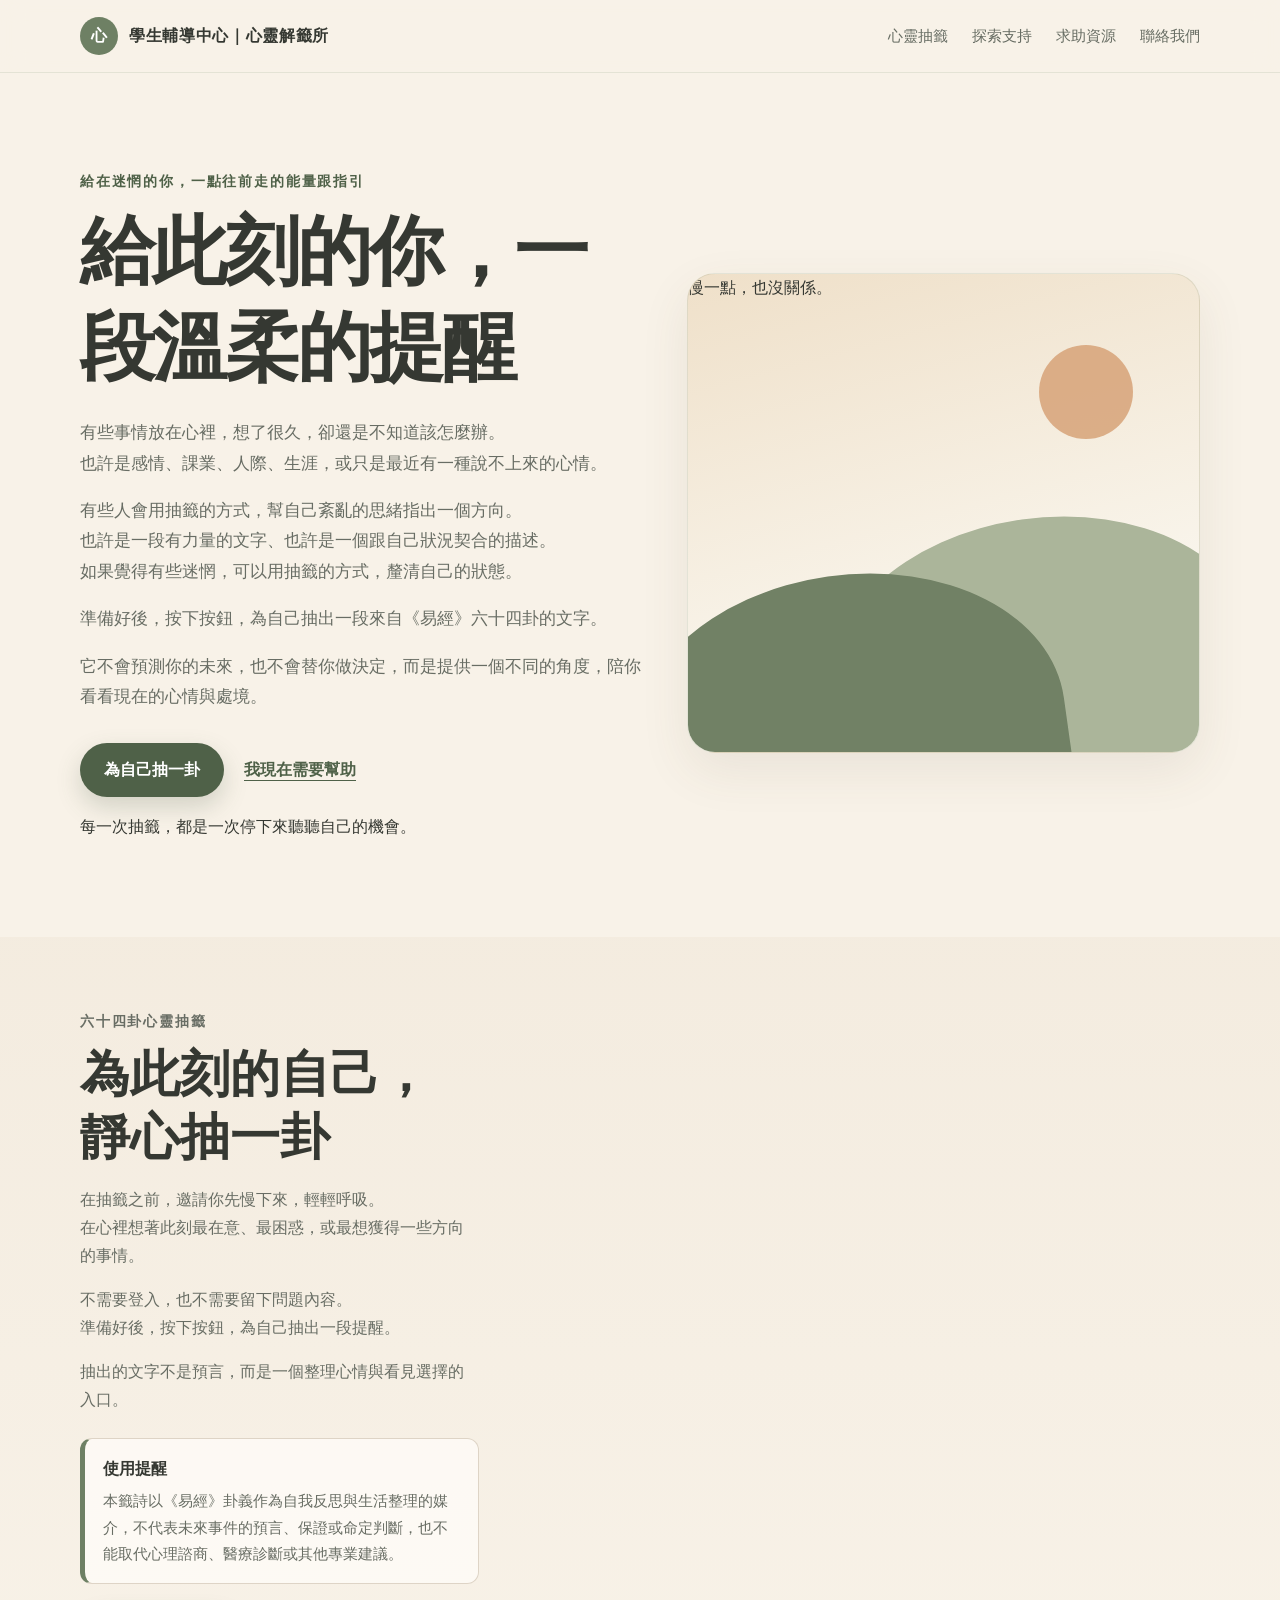
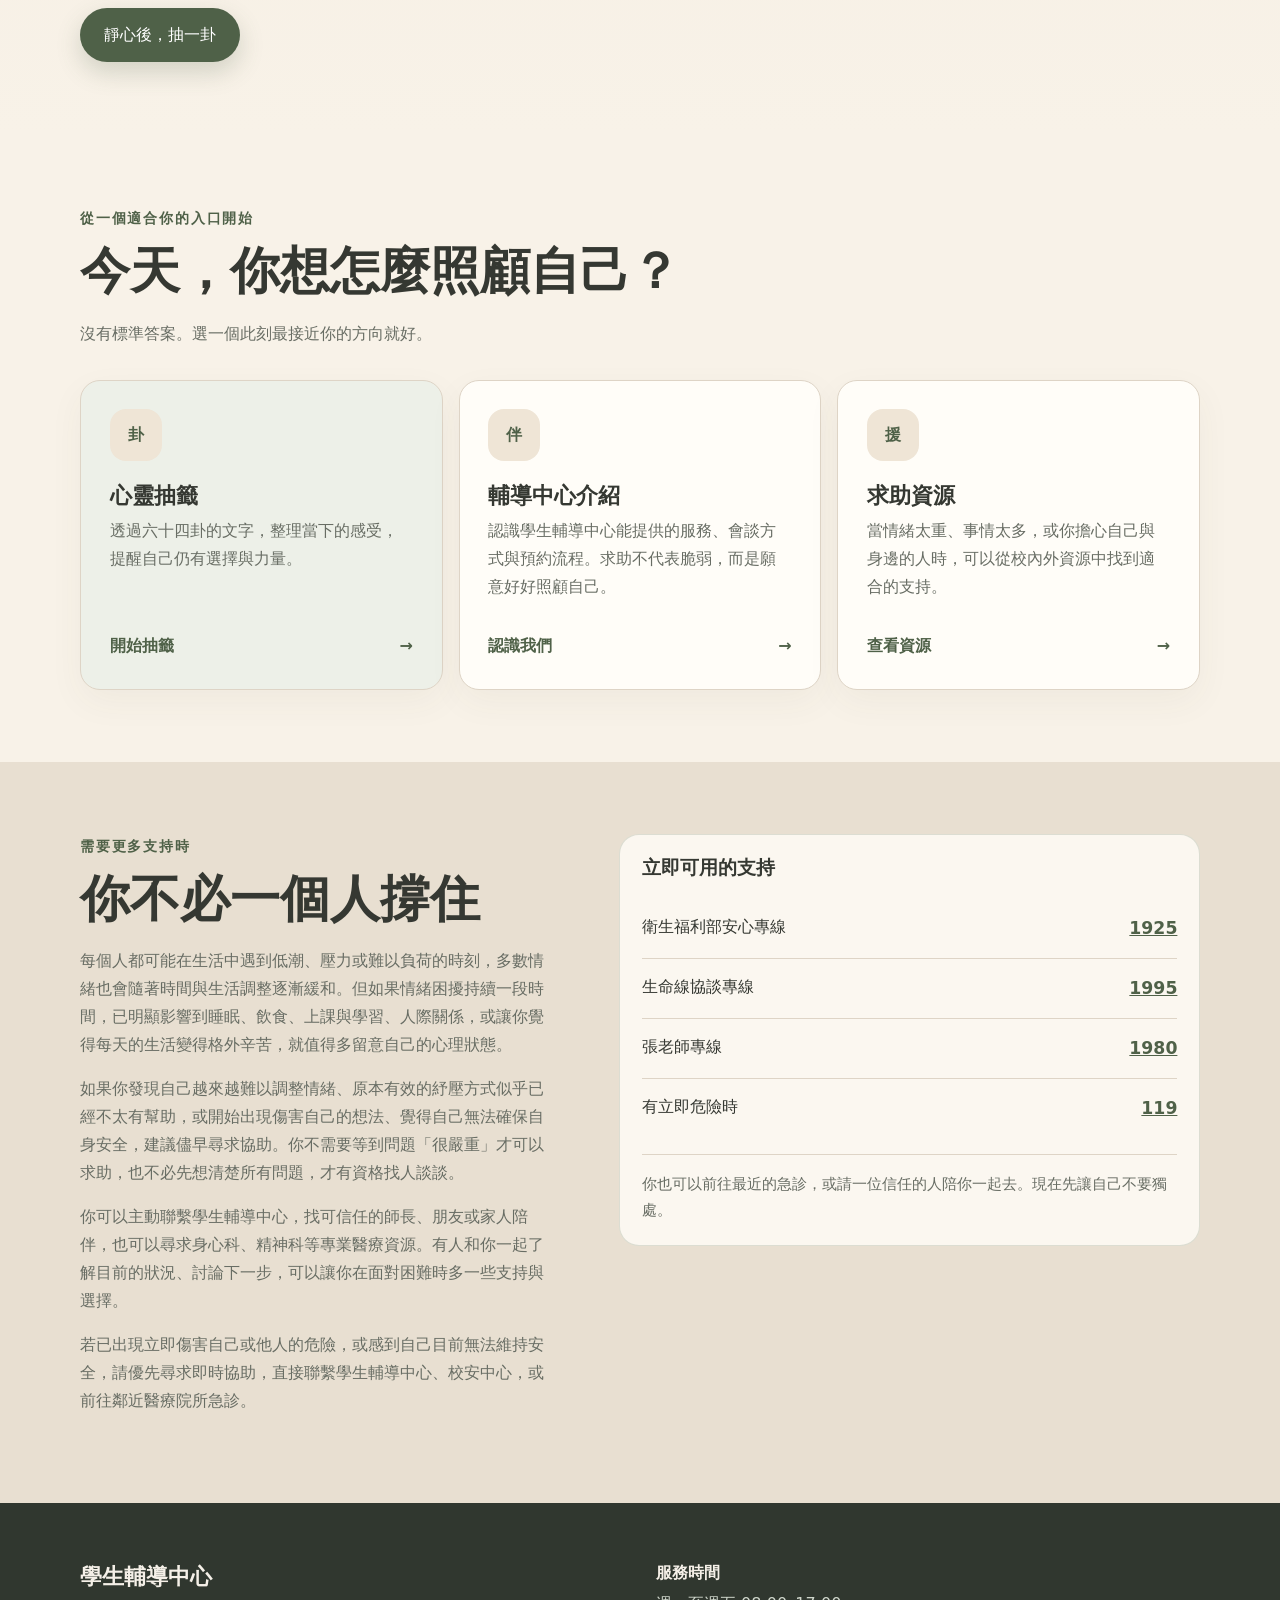
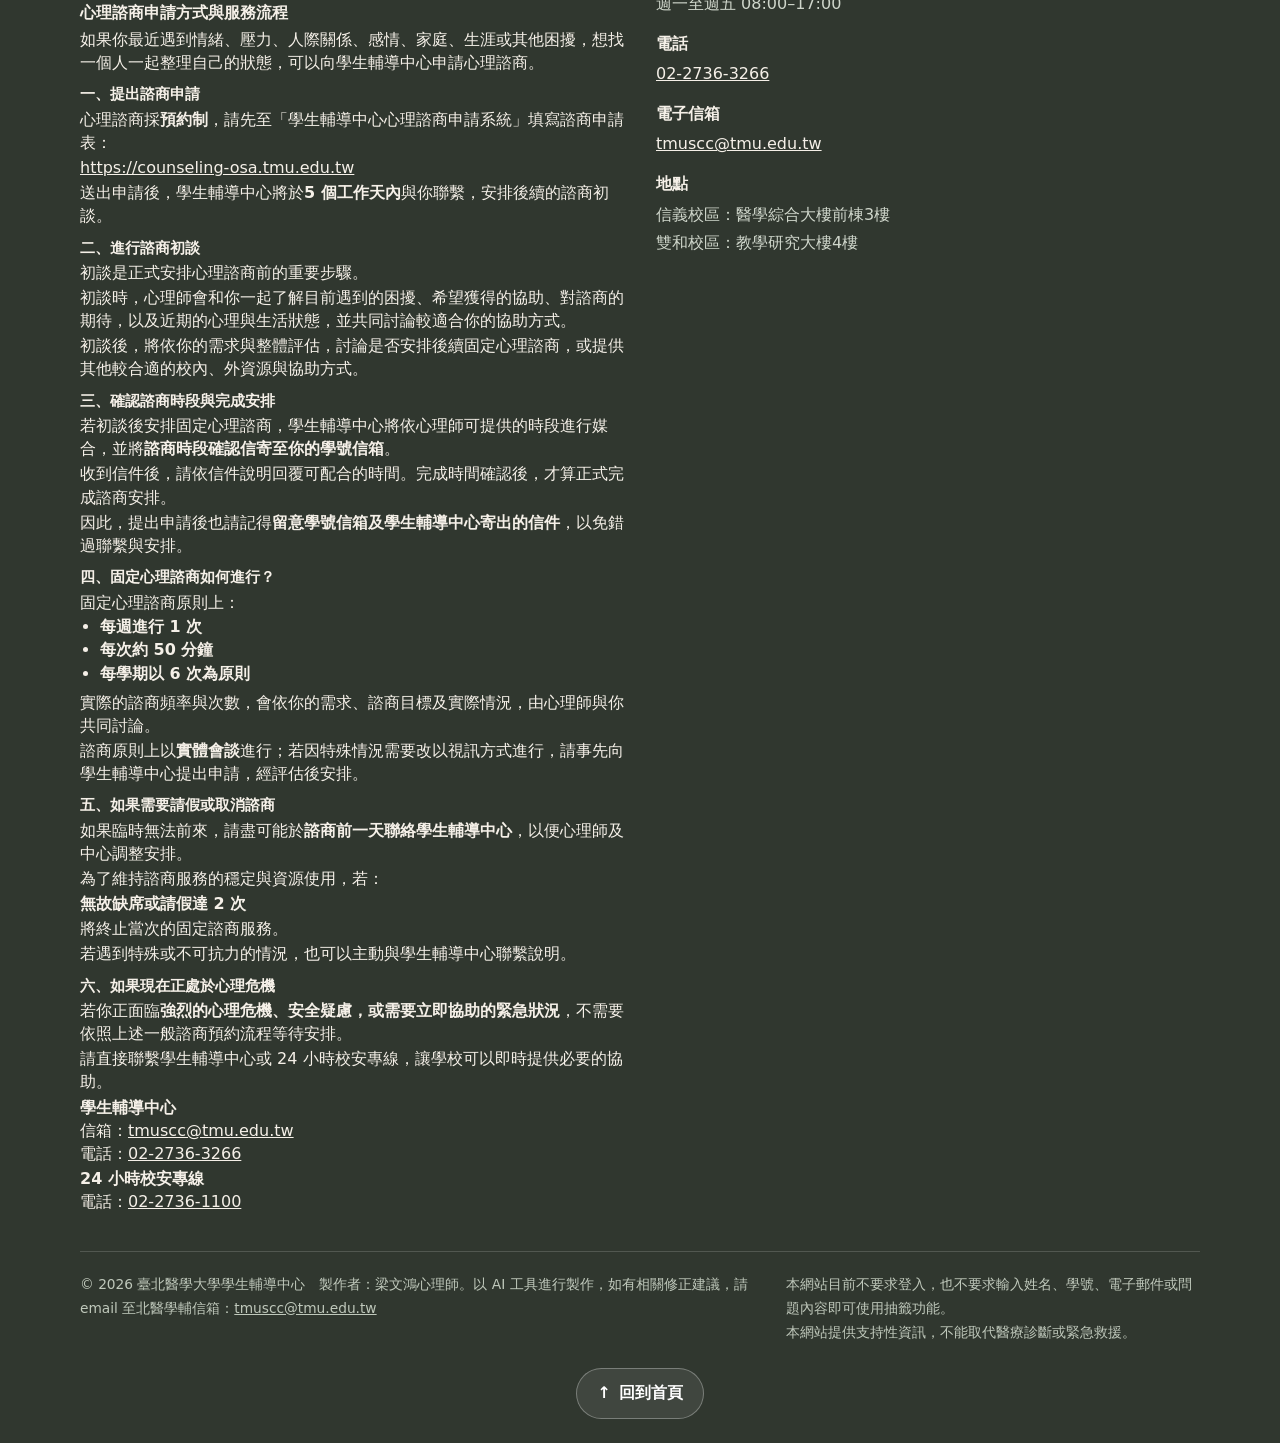
==== commit 053fb91b: "copy: clarify feedback reply contact wording" ====
--- a/index.html
+++ b/index.html
@@ -5,7 +5,7 @@
   <meta name="viewport" content="width=device-width, initial-scale=1">
   <meta name="description" content="給大學生的溫暖心理支持網站，提供六十四卦心靈抽籤、輔導中心資訊與求助資源。">
   <title>學生輔導中心｜心靈解籤所</title>
-  <link rel="stylesheet" href="css/style.css?v=20260928-bento5">
+  <link rel="stylesheet" href="css/style.css?v=20260721-2">
   <script src="js/hexagrams.js" defer></script>
   <script src="js/hexagrams-1.js" defer></script>
   <script src="js/hexagrams-2.js" defer></script>
@@ -16,12 +16,8 @@
   <script src="js/hexagrams-7.js" defer></script>
   <script src="js/hexagrams-8.js" defer></script>
   <script src="js/stats.js?v=20260928-1" defer></script>
-  <script src="https://cdnjs.cloudflare.com/ajax/libs/three.js/r128/three.min.js" defer></script>
-  <script src="https://cdnjs.cloudflare.com/ajax/libs/gsap/3.12.2/gsap.min.js" defer></script>
-  <script src="js/wheel-3d.js?v=20260929-1" defer></script>
-  <script src="js/app.js?v=20260929-wheel3d1" defer></script>
-  <script src="js/feedback-form.js?v=20260928-bento3" defer></script>
-  <script src="js/scroll-depth.js?v=20260928-bento5" defer></script>
+  <script src="js/app.js?v=20260928-1" defer></script>
+  <script src="js/feedback-form.js?v=20260928-1" defer></script>
   <script src="js/reset-draw.js?v=20260823-1" defer></script>
 </head>
 <body>
@@ -36,9 +32,9 @@
   </header>
 
   <main id="main-content">
-    <section class="hero depth-section bento-section" id="top" aria-labelledby="hero-title">
-      <div class="container hero-grid bento-grid bento-hero-grid">
-        <div class="hero-copy bento-card bento-hero-copy" data-bento-depth="1.15">
+    <section class="hero" id="top" aria-labelledby="hero-title">
+      <div class="container hero-grid">
+        <div class="hero-copy">
           <p class="eyebrow">給在迷惘的你，一點往前走的能量跟指引</p>
           <h1 id="hero-title">給此刻的你，一段溫柔的提醒</h1>
           <div class="hero-text">
@@ -50,13 +46,13 @@
           <div class="hero-actions"><a class="button button-primary" href="#draw">為自己抽一卦</a><a class="text-link" href="#help">我現在需要幫助</a></div>
           <p class="hero-note">每一次抽籤，都是一次停下來聽聽自己的機會。</p>
         </div>
-        <div class="hero-visual bento-card bento-hero-visual" data-bento-depth="0.58" data-bento-image-card="true" aria-hidden="true"><img class="hero-main-image" src="assets/hero-cat-campus.webp" alt="" loading="eager" decoding="async"></div>
+        <div class="hero-visual" aria-hidden="true"><div class="sun-shape"></div><div class="landscape landscape-back"></div><div class="landscape landscape-front"></div><div class="quiet-note">慢一點，也沒關係。</div></div>
       </div>
     </section>
 
-    <section class="section draw-section depth-section bento-section" id="draw" aria-labelledby="draw-title">
-      <div class="container draw-layout bento-grid bento-draw-grid">
-        <div class="draw-intro bento-card bento-draw-copy" data-bento-depth="1.08">
+    <section class="section draw-section" id="draw" aria-labelledby="draw-title">
+      <div class="container draw-layout">
+        <div class="draw-intro">
           <p class="eyebrow">六十四卦心靈抽籤</p>
           <h2 id="draw-title">為此刻的自己，靜心抽一卦</h2>
           <p>在抽籤之前，邀請你先慢下來，輕輕呼吸。<br>在心裡想著此刻最在意、最困惑，或最想獲得一些方向的事情。</p>
@@ -66,14 +62,22 @@
           <button class="button button-primary" id="draw-button" type="button">靜心後，抽一卦</button>
         </div>
 
-        <div class="draw-animation bento-card bento-draw-scene" id="draw-animation" role="status" aria-live="polite" aria-label="心靈抽籤立體場景" data-bento-depth="1.4">
-          <div class="wheel-3d-stage" id="wheel-3d-stage" aria-hidden="true">
-            <div class="wheel-3d-canvas" id="wheel-3d-canvas"></div>
-            <button class="wheel-3d-camera" id="wheel-3d-camera" type="button" aria-label="切換抽籤場景視角"></button>
+        <div class="draw-animation" id="draw-animation" role="status" aria-live="polite" aria-label="正在為你抽取一卦" hidden>
+          <div class="bagua-spinner" aria-hidden="true">
+            <span class="bagua-symbol">☯</span>
+            <span class="trigram trigram-1">☰</span>
+            <span class="trigram trigram-2">☱</span>
+            <span class="trigram trigram-3">☲</span>
+            <span class="trigram trigram-4">☳</span>
+            <span class="trigram trigram-5">☴</span>
+            <span class="trigram trigram-6">☵</span>
+            <span class="trigram trigram-7">☶</span>
+            <span class="trigram trigram-8">☷</span>
           </div>
+          <p>讓心慢下來，卦象正在形成……</p>
         </div>
 
-        <article class="result-card bento-card bento-result-card" data-bento-depth="1.32" id="result-card" aria-labelledby="result-title" aria-live="polite" hidden>
+        <article class="result-card" id="result-card" aria-labelledby="result-title" aria-live="polite" hidden>
           <header class="result-header">
             <p class="result-number" id="result-number"></p>
             <h2 id="result-title"></h2>
@@ -103,13 +107,13 @@
             <p>
               <button class="button button-primary feedback-toggle" id="feedback-toggle" type="button" aria-expanded="false" aria-controls="feedback-form-wrap">我想留言</button>
             </p>
-            <p>如果你希望有人回應這段留言，也可以告訴我們「我想收到回覆」，我們會不定期透過你的學號信箱聯繫你。</p>
+            <p>如果你希望有人回應這段留言，也可以告訴我們「我想收到回覆」，我們將透過你的學號信箱與你聯繫。</p>
             <div class="feedback-form-wrap" id="feedback-form-wrap" hidden>
               <iframe
                 class="feedback-form-frame"
                 id="feedback-form-frame"
                 title="學生輔導中心留言表單"
-                data-src="https://docs.google.com/forms/d/e/1FAIpQLSeNzy_IlYlNKGhLwyaO6wEowLRtbO03YXpksW04vsy4qphe_w/viewform?embedded=true"
+                src="https://docs.google.com/forms/d/e/1FAIpQLSeNzy_IlYlNKGhLwyaO6wEowLRtbO03YXpksW04vsy4qphe_w/viewform?embedded=true"
                 loading="lazy"
                 referrerpolicy="no-referrer-when-downgrade"
               >載入中…</iframe>
@@ -126,15 +130,15 @@
       </div>
     </section>
 
-    <section class="section depth-section bento-section" id="services" aria-labelledby="services-title">
-      <div class="container bento-grid bento-services-grid"><div class="section-heading bento-card bento-heading-card" data-bento-depth="1.18"><p class="eyebrow">從一個適合你的入口開始</p><h2 id="services-title">今天，你想怎麼照顧自己？</h2><p>沒有標準答案。選一個此刻最接近你的方向就好。</p></div><div class="card-grid bento-card-grid"><article class="feature-card feature-card-highlight bento-card bento-feature-primary" data-bento-depth="1.34"><div class="card-icon" aria-hidden="true">卦</div><h3>心靈抽籤</h3><p>透過六十四卦的文字，整理當下的感受，提醒自己仍有選擇與力量。</p><a class="card-link" href="#draw">開始抽籤<span aria-hidden="true">→</span></a></article><article class="feature-card bento-card" data-bento-depth="1.16"><div class="card-icon" aria-hidden="true">伴</div><h3>輔導中心介紹</h3><p>認識學生輔導中心能提供的服務、會談方式與預約流程。求助不代表脆弱，而是願意好好照顧自己。</p><a class="card-link" href="#contact">認識我們<span aria-hidden="true">→</span></a></article><article class="feature-card bento-card" data-bento-depth="1.26"><div class="card-icon" aria-hidden="true">援</div><h3>求助資源</h3><p>當情緒太重、事情太多，或你擔心自己與身邊的人時，可以從校內外資源中找到適合的支持。</p><a class="card-link" href="#help">查看資源<span aria-hidden="true">→</span></a></article></div></div>
+    <section class="section" id="services" aria-labelledby="services-title">
+      <div class="container"><div class="section-heading"><p class="eyebrow">從一個適合你的入口開始</p><h2 id="services-title">今天，你想怎麼照顧自己？</h2><p>沒有標準答案。選一個此刻最接近你的方向就好。</p></div><div class="card-grid"><article class="feature-card feature-card-highlight"><div class="card-icon" aria-hidden="true">卦</div><h3>心靈抽籤</h3><p>透過六十四卦的文字，整理當下的感受，提醒自己仍有選擇與力量。</p><a class="card-link" href="#draw">開始抽籤<span aria-hidden="true">→</span></a></article><article class="feature-card"><div class="card-icon" aria-hidden="true">伴</div><h3>輔導中心介紹</h3><p>認識學生輔導中心能提供的服務、會談方式與預約流程。求助不代表脆弱，而是願意好好照顧自己。</p><a class="card-link" href="#contact">認識我們<span aria-hidden="true">→</span></a></article><article class="feature-card"><div class="card-icon" aria-hidden="true">援</div><h3>求助資源</h3><p>當情緒太重、事情太多，或你擔心自己與身邊的人時，可以從校內外資源中找到適合的支持。</p><a class="card-link" href="#help">查看資源<span aria-hidden="true">→</span></a></article></div></div>
     </section>
 
-    <section class="section help-section depth-section bento-section" id="help" aria-labelledby="help-title"><div class="container help-layout bento-grid bento-help-grid"><div class="bento-card bento-help-copy" data-bento-depth="1.14"><p class="eyebrow">需要更多支持時</p><h2 id="help-title">你不必一個人撐住</h2><div class="help-intro"><p>每個人都可能在生活中遇到低潮、壓力或難以負荷的時刻，多數情緒也會隨著時間與生活調整逐漸緩和。但如果情緒困擾持續一段時間，已明顯影響到睡眠、飲食、上課與學習、人際關係，或讓你覺得每天的生活變得格外辛苦，就值得多留意自己的心理狀態。</p><p>如果你發現自己越來越難以調整情緒、原本有效的紓壓方式似乎已經不太有幫助，或開始出現傷害自己的想法、覺得自己無法確保自身安全，建議儘早尋求協助。你不需要等到問題「很嚴重」才可以求助，也不必先想清楚所有問題，才有資格找人談談。</p><p>你可以主動聯繫學生輔導中心，找可信任的師長、朋友或家人陪伴，也可以尋求身心科、精神科等專業醫療資源。有人和你一起了解目前的狀況、討論下一步，可以讓你在面對困難時多一些支持與選擇。</p><p>若已出現立即傷害自己或他人的危險，或感到自己目前無法維持安全，請優先尋求即時協助，直接聯繫學生輔導中心、校安中心，或前往鄰近醫療院所急診。</p></div></div><div class="help-panel bento-card bento-help-panel" data-bento-depth="1.34"><h3>立即可用的支持</h3><ul class="support-list"><li><span>衛生福利部安心專線</span><a href="tel:1925">1925</a></li><li><span>生命線協談專線</span><a href="tel:1995">1995</a></li><li><span>張老師專線</span><a href="tel:1980">1980</a></li><li><span>有立即危險時</span><a href="tel:119">119</a></li></ul><p class="help-note">你也可以前往最近的急診，或請一位信任的人陪你一起去。現在先讓自己不要獨處。</p></div></div></section>
+    <section class="section help-section" id="help" aria-labelledby="help-title"><div class="container help-layout"><div><p class="eyebrow">需要更多支持時</p><h2 id="help-title">你不必一個人撐住</h2><div class="help-intro"><p>每個人都可能在生活中遇到低潮、壓力或難以負荷的時刻，多數情緒也會隨著時間與生活調整逐漸緩和。但如果情緒困擾持續一段時間，已明顯影響到睡眠、飲食、上課與學習、人際關係，或讓你覺得每天的生活變得格外辛苦，就值得多留意自己的心理狀態。</p><p>如果你發現自己越來越難以調整情緒、原本有效的紓壓方式似乎已經不太有幫助，或開始出現傷害自己的想法、覺得自己無法確保自身安全，建議儘早尋求協助。你不需要等到問題「很嚴重」才可以求助，也不必先想清楚所有問題，才有資格找人談談。</p><p>你可以主動聯繫學生輔導中心，找可信任的師長、朋友或家人陪伴，也可以尋求身心科、精神科等專業醫療資源。有人和你一起了解目前的狀況、討論下一步，可以讓你在面對困難時多一些支持與選擇。</p><p>若已出現立即傷害自己或他人的危險，或感到自己目前無法維持安全，請優先尋求即時協助，直接聯繫學生輔導中心、校安中心，或前往鄰近醫療院所急診。</p></div></div><div class="help-panel"><h3>立即可用的支持</h3><ul class="support-list"><li><span>衛生福利部安心專線</span><a href="tel:1925">1925</a></li><li><span>生命線協談專線</span><a href="tel:1995">1995</a></li><li><span>張老師專線</span><a href="tel:1980">1980</a></li><li><span>有立即危險時</span><a href="tel:119">119</a></li></ul><p class="help-note">你也可以前往最近的急診，或請一位信任的人陪你一起去。現在先讓自己不要獨處。</p></div></div></section>
   </main>
 
-  <footer class="site-footer bento-section bento-footer-section" id="contact">
-    <div class="container footer-grid bento-grid bento-footer-grid"><div class="bento-card bento-counseling-card" data-bento-depth="1.16"><p class="footer-title">學生輔導中心</p><div class="counseling-process"><h3>心理諮商申請方式與服務流程</h3><p>如果你最近遇到情緒、壓力、人際關係、感情、家庭、生涯或其他困擾，想找一個人一起整理自己的狀態，可以向學生輔導中心申請心理諮商。</p><h4>一、提出諮商申請</h4><p>心理諮商採<strong>預約制</strong>，請先至「學生輔導中心心理諮商申請系統」填寫諮商申請表：</p><p><a href="https://counseling-osa.tmu.edu.tw">https://counseling-osa.tmu.edu.tw</a></p><p>送出申請後，學生輔導中心將於<strong>5 個工作天內</strong>與你聯繫，安排後續的諮商初談。</p><h4>二、進行諮商初談</h4><p>初談是正式安排心理諮商前的重要步驟。</p><p>初談時，心理師會和你一起了解目前遇到的困擾、希望獲得的協助、對諮商的期待，以及近期的心理與生活狀態，並共同討論較適合你的協助方式。</p><p>初談後，將依你的需求與整體評估，討論是否安排後續固定心理諮商，或提供其他較合適的校內、外資源與協助方式。</p><h4>三、確認諮商時段與完成安排</h4><p>若初談後安排固定心理諮商，學生輔導中心將依心理師可提供的時段進行媒合，並將<strong>諮商時段確認信寄至你的學號信箱</strong>。</p><p>收到信件後，請依信件說明回覆可配合的時間。完成時間確認後，才算正式完成諮商安排。</p><p>因此，提出申請後也請記得<strong>留意學號信箱及學生輔導中心寄出的信件</strong>，以免錯過聯繫與安排。</p><h4>四、固定心理諮商如何進行？</h4><p>固定心理諮商原則上：</p><ul><li><strong>每週進行 1 次</strong></li><li><strong>每次約 50 分鐘</strong></li><li><strong>每學期以 6 次為原則</strong></li></ul><p>實際的諮商頻率與次數，會依你的需求、諮商目標及實際情況，由心理師與你共同討論。</p><p>諮商原則上以<strong>實體會談</strong>進行；若因特殊情況需要改以視訊方式進行，請事先向學生輔導中心提出申請，經評估後安排。</p><h4>五、如果需要請假或取消諮商</h4><p>如果臨時無法前來，請盡可能於<strong>諮商前一天聯絡學生輔導中心</strong>，以便心理師及中心調整安排。</p><p>為了維持諮商服務的穩定與資源使用，若：</p><p><strong>無故缺席或請假達 2 次</strong></p><p>將終止當次的固定諮商服務。</p><p>若遇到特殊或不可抗力的情況，也可以主動與學生輔導中心聯繫說明。</p><h4>六、如果現在正處於心理危機</h4><p>若你正面臨<strong>強烈的心理危機、安全疑慮，或需要立即協助的緊急狀況</strong>，不需要依照上述一般諮商預約流程等待安排。</p><p>請直接聯繫學生輔導中心或 24 小時校安專線，讓學校可以即時提供必要的協助。</p><p><strong>學生輔導中心</strong><br>信箱：<a href="mailto:tmuscc@tmu.edu.tw">tmuscc@tmu.edu.tw</a><br>電話：<a href="tel:+886227363266">02-2736-3266</a></p><p><strong>24 小時校安專線</strong><br>電話：<a href="tel:+886227361100">02-2736-1100</a></p></div></div><address class="contact-list bento-card bento-contact-card" data-bento-depth="1.34"><p><strong>服務時間</strong><span>週一至週五 08:00–17:00</span></p><p><strong>電話</strong><a href="tel:+886227363266">02-2736-3266</a></p><p><strong>電子信箱</strong><a href="mailto:tmuscc@tmu.edu.tw">tmuscc@tmu.edu.tw</a></p><p><strong>地點</strong><span>信義校區：醫學綜合大樓前棟3樓<br>雙和校區：教學研究大樓4樓</span></p></address></div>
+  <footer class="site-footer" id="contact">
+    <div class="container footer-grid"><div><p class="footer-title">學生輔導中心</p><div class="counseling-process"><h3>心理諮商申請方式與服務流程</h3><p>如果你最近遇到情緒、壓力、人際關係、感情、家庭、生涯或其他困擾，想找一個人一起整理自己的狀態，可以向學生輔導中心申請心理諮商。</p><h4>一、提出諮商申請</h4><p>心理諮商採<strong>預約制</strong>，請先至「學生輔導中心心理諮商申請系統」填寫諮商申請表：</p><p><a href="https://counseling-osa.tmu.edu.tw">https://counseling-osa.tmu.edu.tw</a></p><p>送出申請後，學生輔導中心將於<strong>5 個工作天內</strong>與你聯繫，安排後續的諮商初談。</p><h4>二、進行諮商初談</h4><p>初談是正式安排心理諮商前的重要步驟。</p><p>初談時，心理師會和你一起了解目前遇到的困擾、希望獲得的協助、對諮商的期待，以及近期的心理與生活狀態，並共同討論較適合你的協助方式。</p><p>初談後，將依你的需求與整體評估，討論是否安排後續固定心理諮商，或提供其他較合適的校內、外資源與協助方式。</p><h4>三、確認諮商時段與完成安排</h4><p>若初談後安排固定心理諮商，學生輔導中心將依心理師可提供的時段進行媒合，並將<strong>諮商時段確認信寄至你的學號信箱</strong>。</p><p>收到信件後，請依信件說明回覆可配合的時間。完成時間確認後，才算正式完成諮商安排。</p><p>因此，提出申請後也請記得<strong>留意學號信箱及學生輔導中心寄出的信件</strong>，以免錯過聯繫與安排。</p><h4>四、固定心理諮商如何進行？</h4><p>固定心理諮商原則上：</p><ul><li><strong>每週進行 1 次</strong></li><li><strong>每次約 50 分鐘</strong></li><li><strong>每學期以 6 次為原則</strong></li></ul><p>實際的諮商頻率與次數，會依你的需求、諮商目標及實際情況，由心理師與你共同討論。</p><p>諮商原則上以<strong>實體會談</strong>進行；若因特殊情況需要改以視訊方式進行，請事先向學生輔導中心提出申請，經評估後安排。</p><h4>五、如果需要請假或取消諮商</h4><p>如果臨時無法前來，請盡可能於<strong>諮商前一天聯絡學生輔導中心</strong>，以便心理師及中心調整安排。</p><p>為了維持諮商服務的穩定與資源使用，若：</p><p><strong>無故缺席或請假達 2 次</strong></p><p>將終止當次的固定諮商服務。</p><p>若遇到特殊或不可抗力的情況，也可以主動與學生輔導中心聯繫說明。</p><h4>六、如果現在正處於心理危機</h4><p>若你正面臨<strong>強烈的心理危機、安全疑慮，或需要立即協助的緊急狀況</strong>，不需要依照上述一般諮商預約流程等待安排。</p><p>請直接聯繫學生輔導中心或 24 小時校安專線，讓學校可以即時提供必要的協助。</p><p><strong>學生輔導中心</strong><br>信箱：<a href="mailto:tmuscc@tmu.edu.tw">tmuscc@tmu.edu.tw</a><br>電話：<a href="tel:+886227363266">02-2736-3266</a></p><p><strong>24 小時校安專線</strong><br>電話：<a href="tel:+886227361100">02-2736-1100</a></p></div></div><address class="contact-list"><p><strong>服務時間</strong><span>週一至週五 08:00–17:00</span></p><p><strong>電話</strong><a href="tel:+886227363266">02-2736-3266</a></p><p><strong>電子信箱</strong><a href="mailto:tmuscc@tmu.edu.tw">tmuscc@tmu.edu.tw</a></p><p><strong>地點</strong><span>信義校區：醫學綜合大樓前棟3樓<br>雙和校區：教學研究大樓4樓</span></p></address></div>
     <div class="container footer-bottom"><p>© <span id="current-year"></span> 臺北醫學大學學生輔導中心　製作者：梁文鴻心理師。以 AI 工具進行製作，如有相關修正建議，請 email 至北醫學輔信箱：<a href="mailto:tmuscc@tmu.edu.tw">tmuscc@tmu.edu.tw</a></p><p>本網站目前不要求登入，也不要求輸入姓名、學號、電子郵件或問題內容即可使用抽籤功能。<br>本網站提供支持性資訊，不能取代醫療診斷或緊急救援。</p></div>
     <div class="container footer-home"><a class="back-to-home" href="#top" aria-label="回到網站首頁"><span aria-hidden="true">↑</span> 回到首頁</a></div>
   </footer>
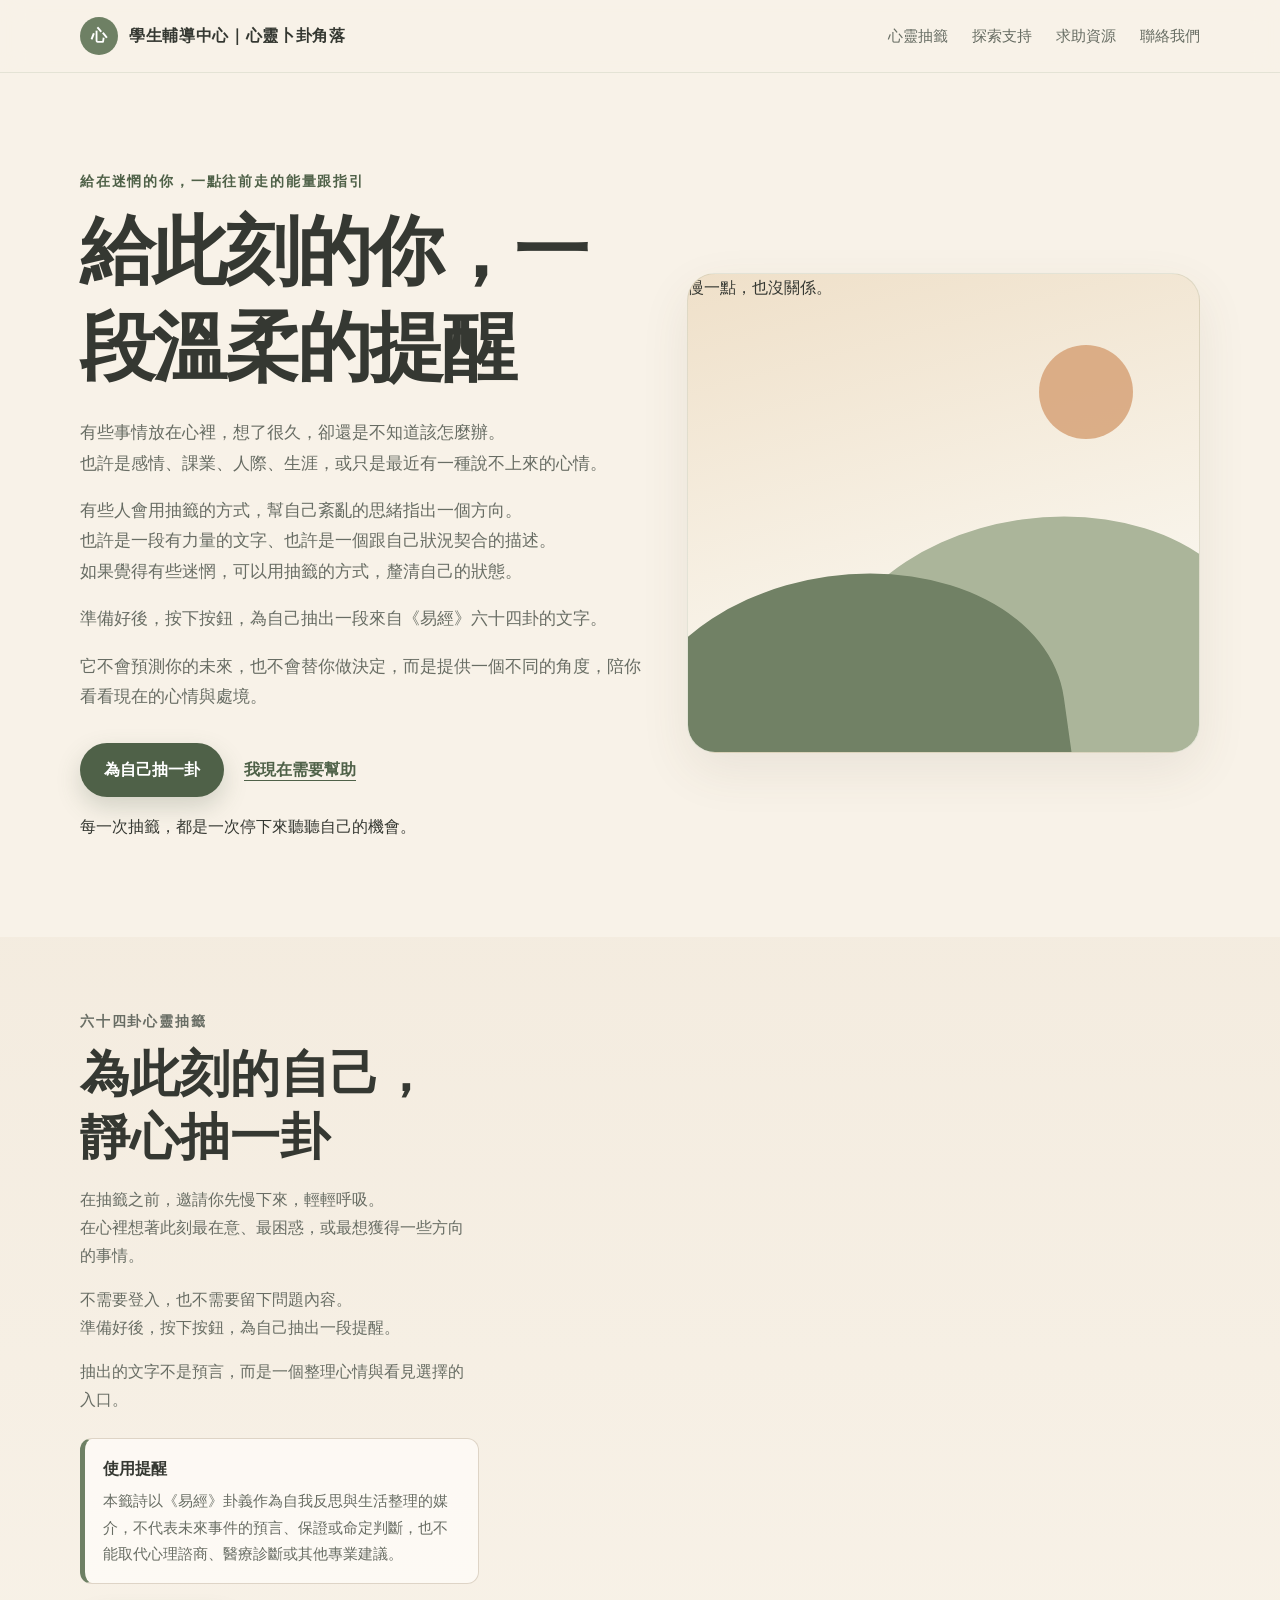
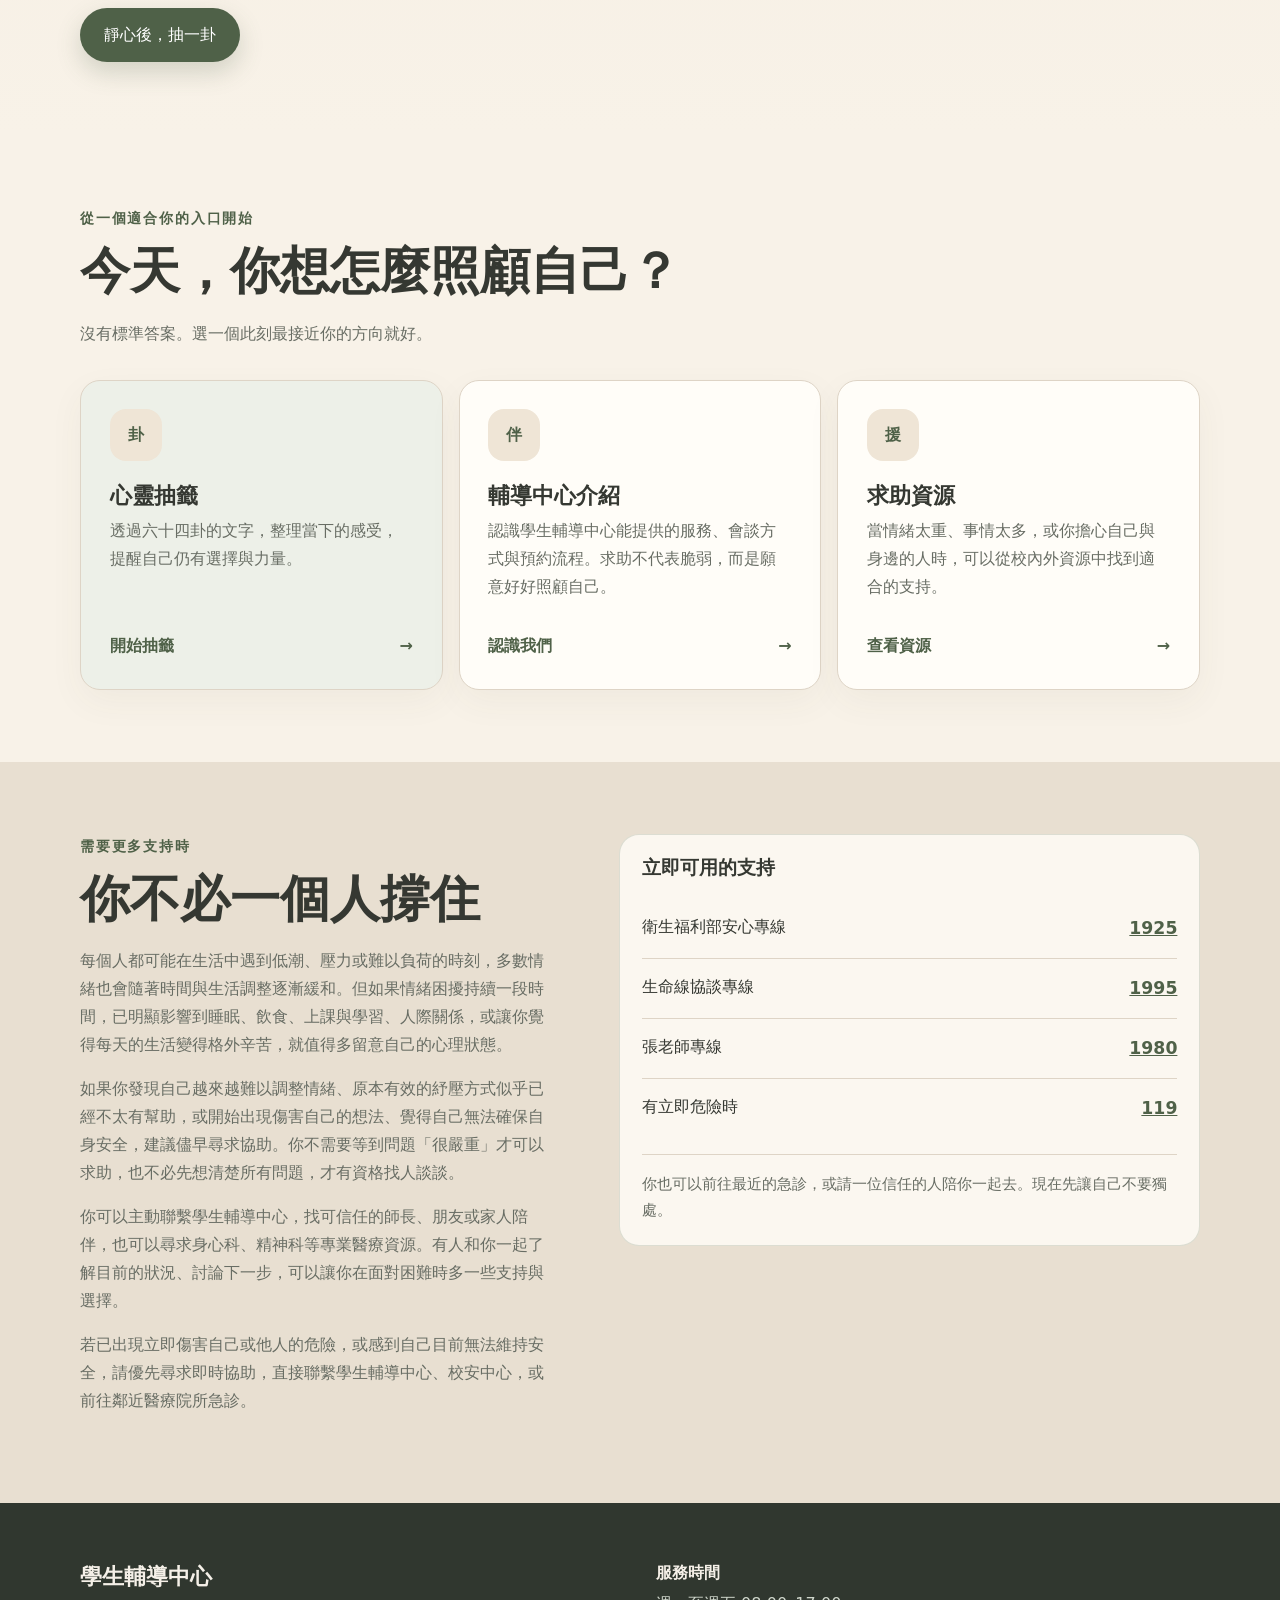
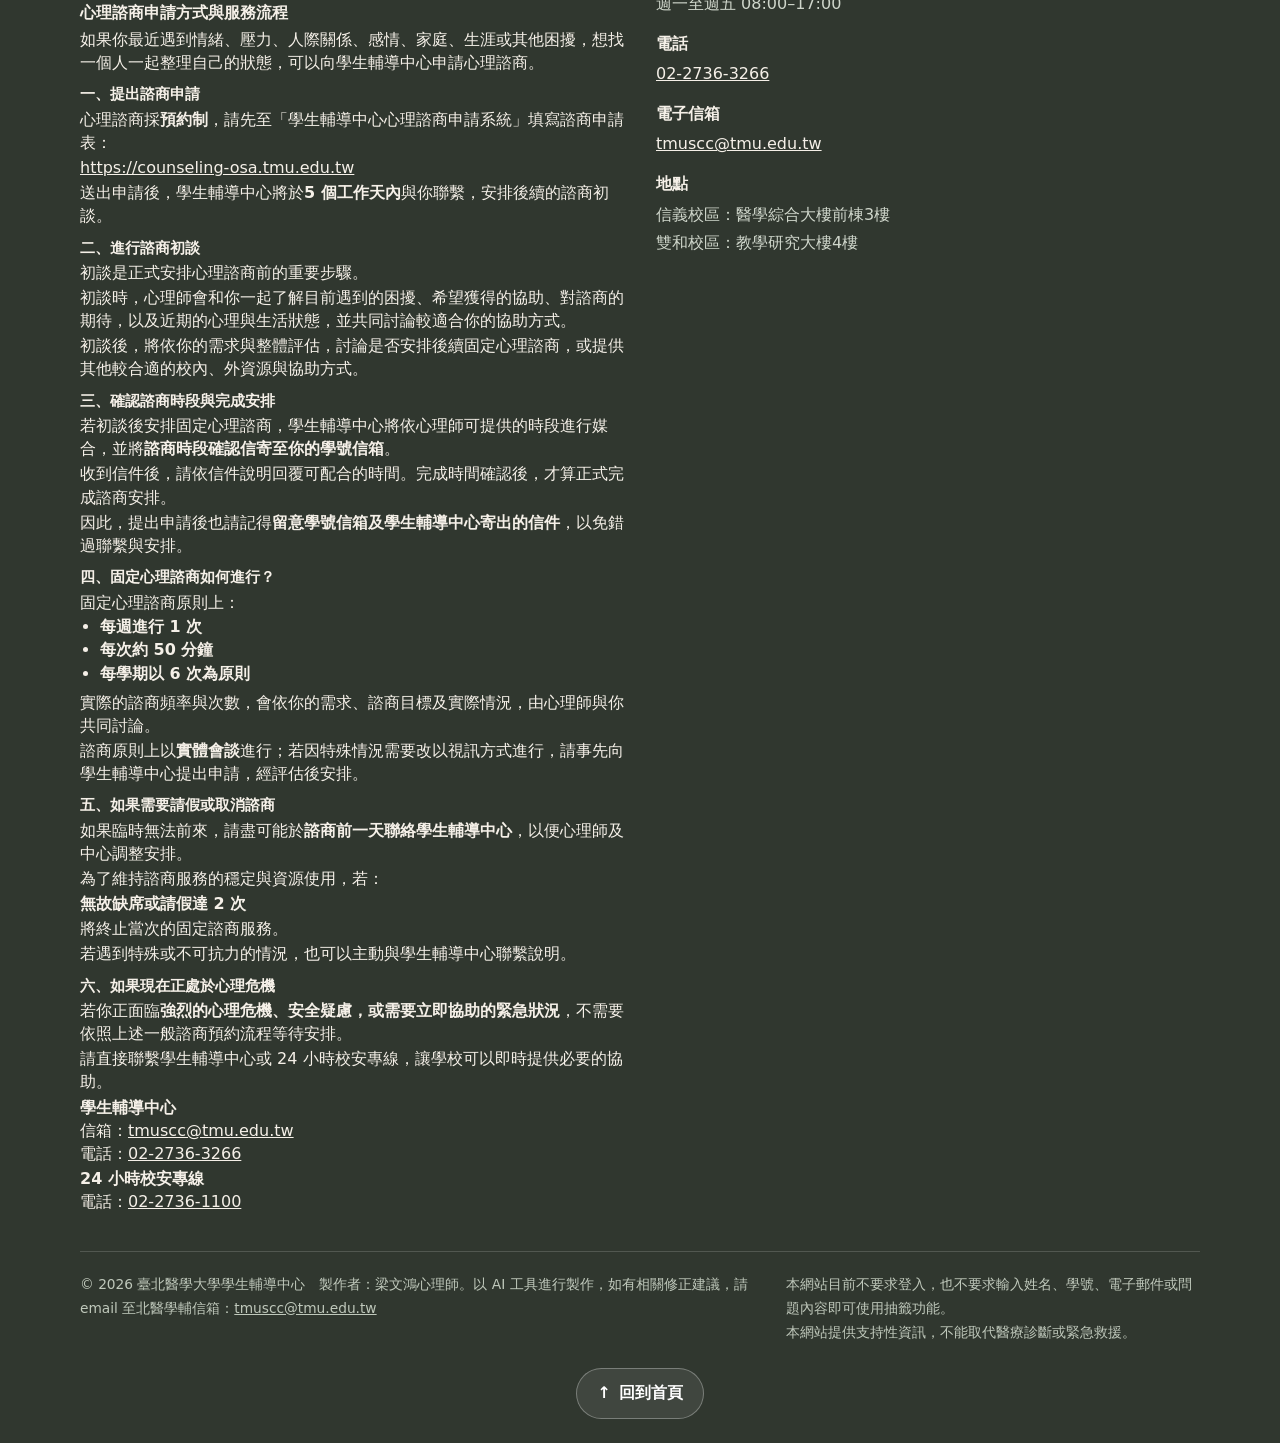
==== commit 5bfceafa: "copy: rename site to 心靈卜卦角落" ====
--- a/index.html
+++ b/index.html
@@ -4,7 +4,7 @@
   <meta charset="utf-8">
   <meta name="viewport" content="width=device-width, initial-scale=1">
   <meta name="description" content="給大學生的溫暖心理支持網站，提供六十四卦心靈抽籤、輔導中心資訊與求助資源。">
-  <title>學生輔導中心｜心靈解籤所</title>
+  <title>學生輔導中心｜心靈卜卦角落</title>
   <link rel="stylesheet" href="css/style.css?v=20260721-2">
   <script src="js/hexagrams.js" defer></script>
   <script src="js/hexagrams-1.js" defer></script>
@@ -24,7 +24,7 @@
   <a class="skip-link" href="#main-content">跳到主要內容</a>
   <header class="site-header">
     <div class="container header-inner">
-      <a class="brand" href="#top" aria-label="學生輔導中心｜心靈解籤所首頁"><span class="brand-mark" aria-hidden="true">心</span><span>學生輔導中心｜心靈解籤所</span></a>
+      <a class="brand" href="#top" aria-label="學生輔導中心｜心靈卜卦角落首頁"><span class="brand-mark" aria-hidden="true">心</span><span>學生輔導中心｜心靈卜卦角落</span></a>
       <nav aria-label="主要導覽">
         <ul class="nav-list"><li><a href="#draw">心靈抽籤</a></li><li><a href="#services">探索支持</a></li><li><a href="#help">求助資源</a></li><li><a href="#contact">聯絡我們</a></li></ul>
       </nav>
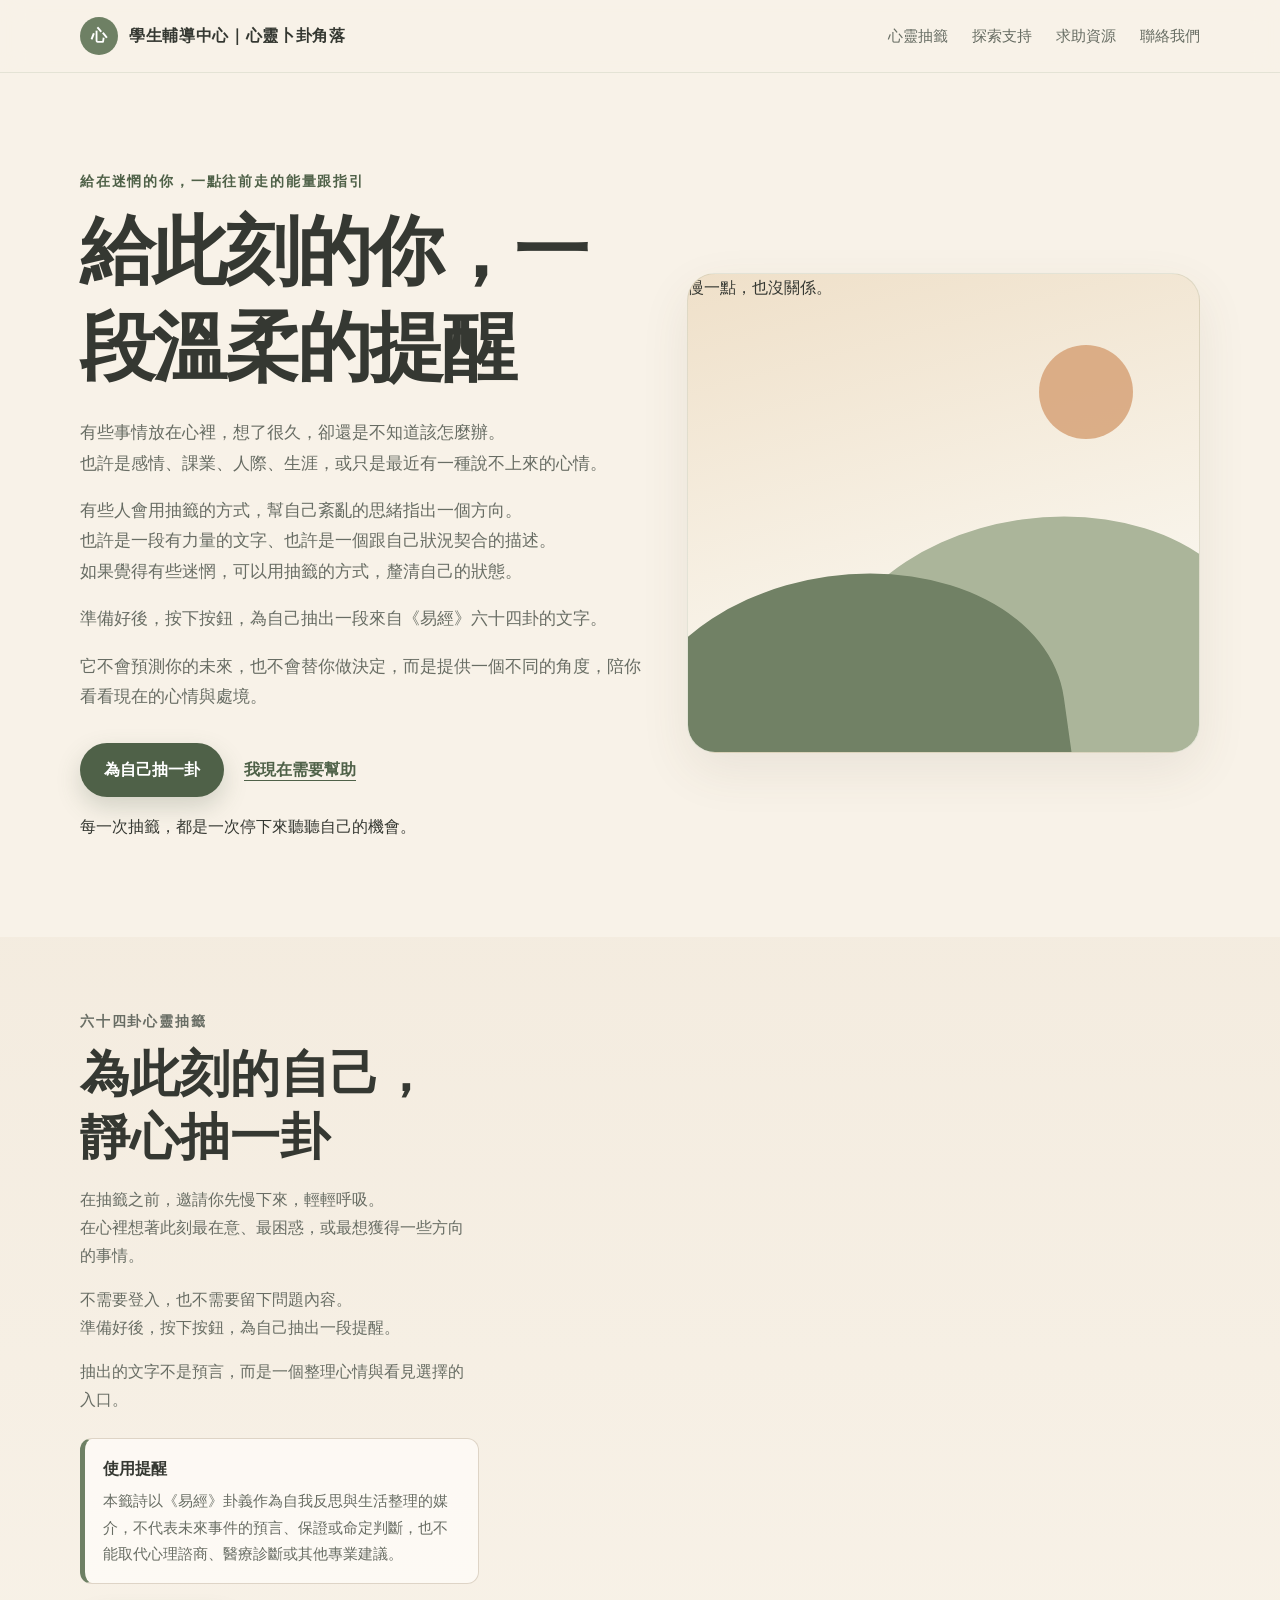
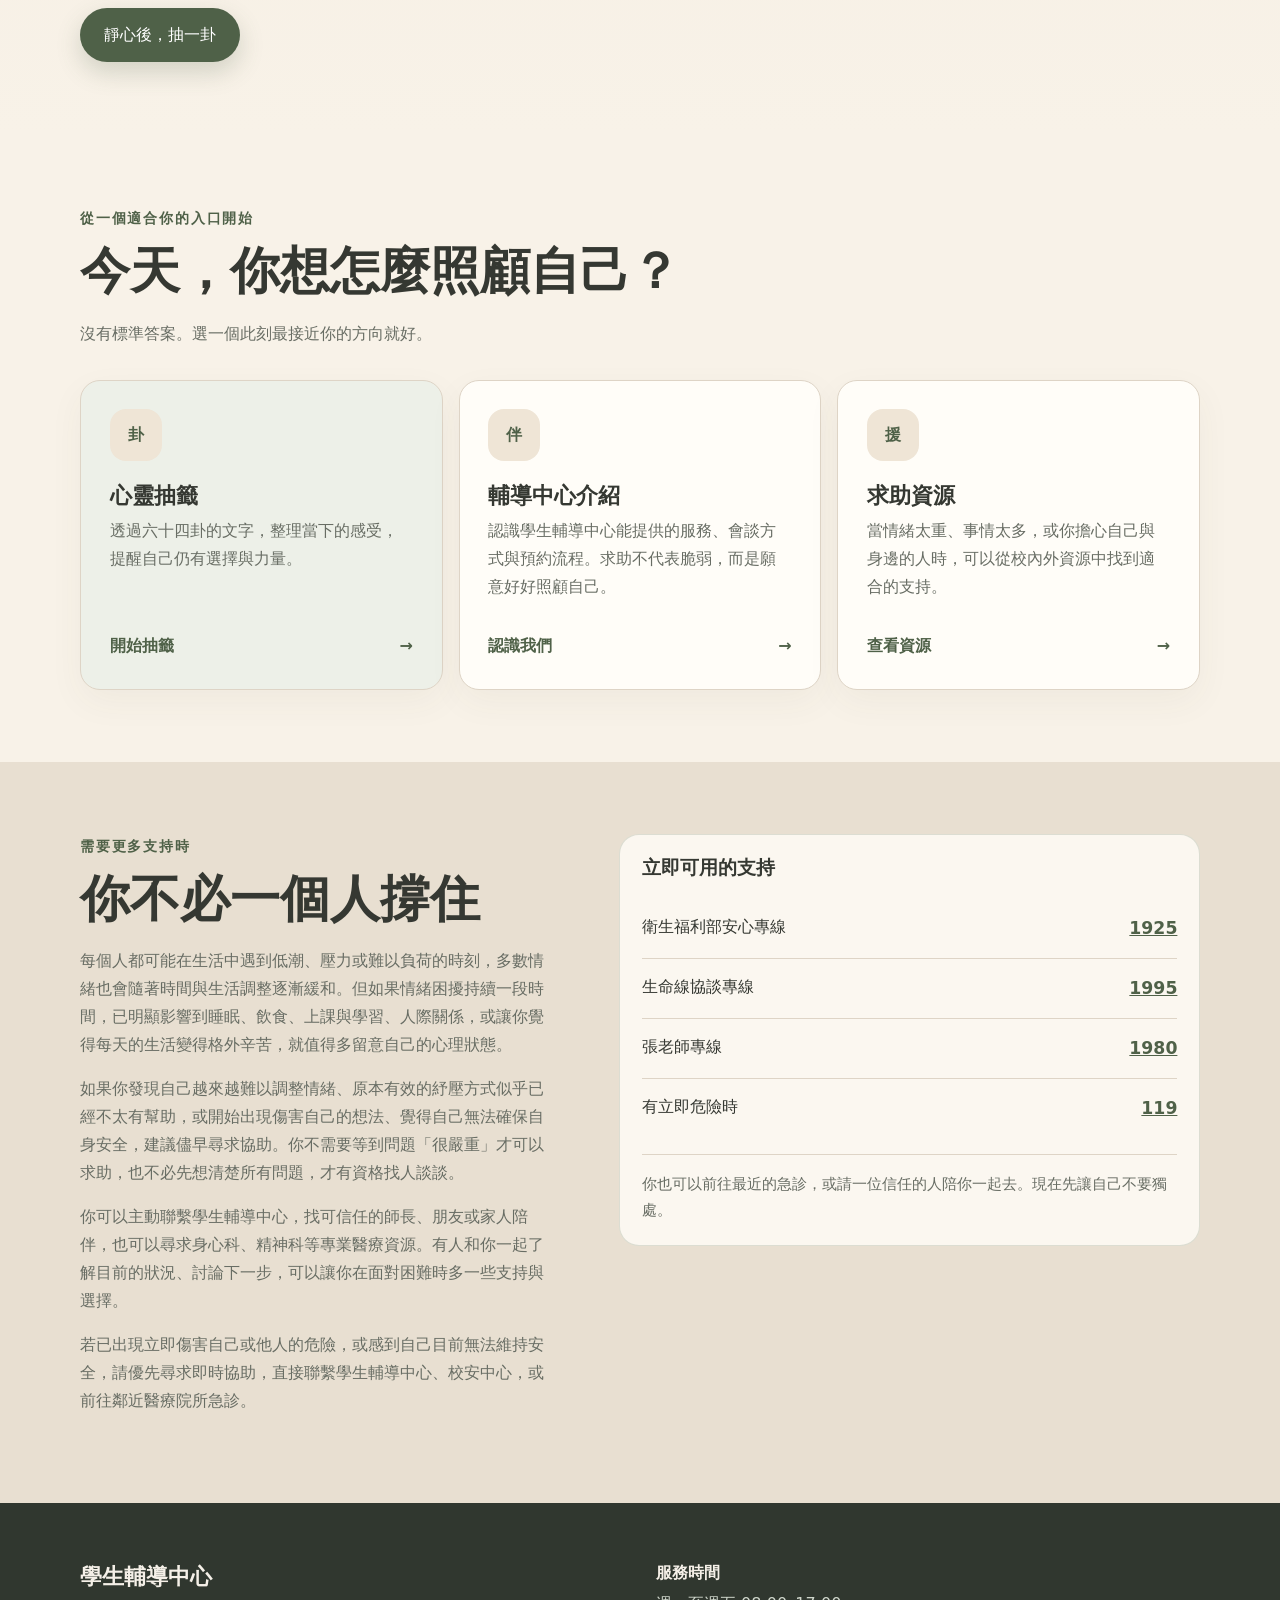
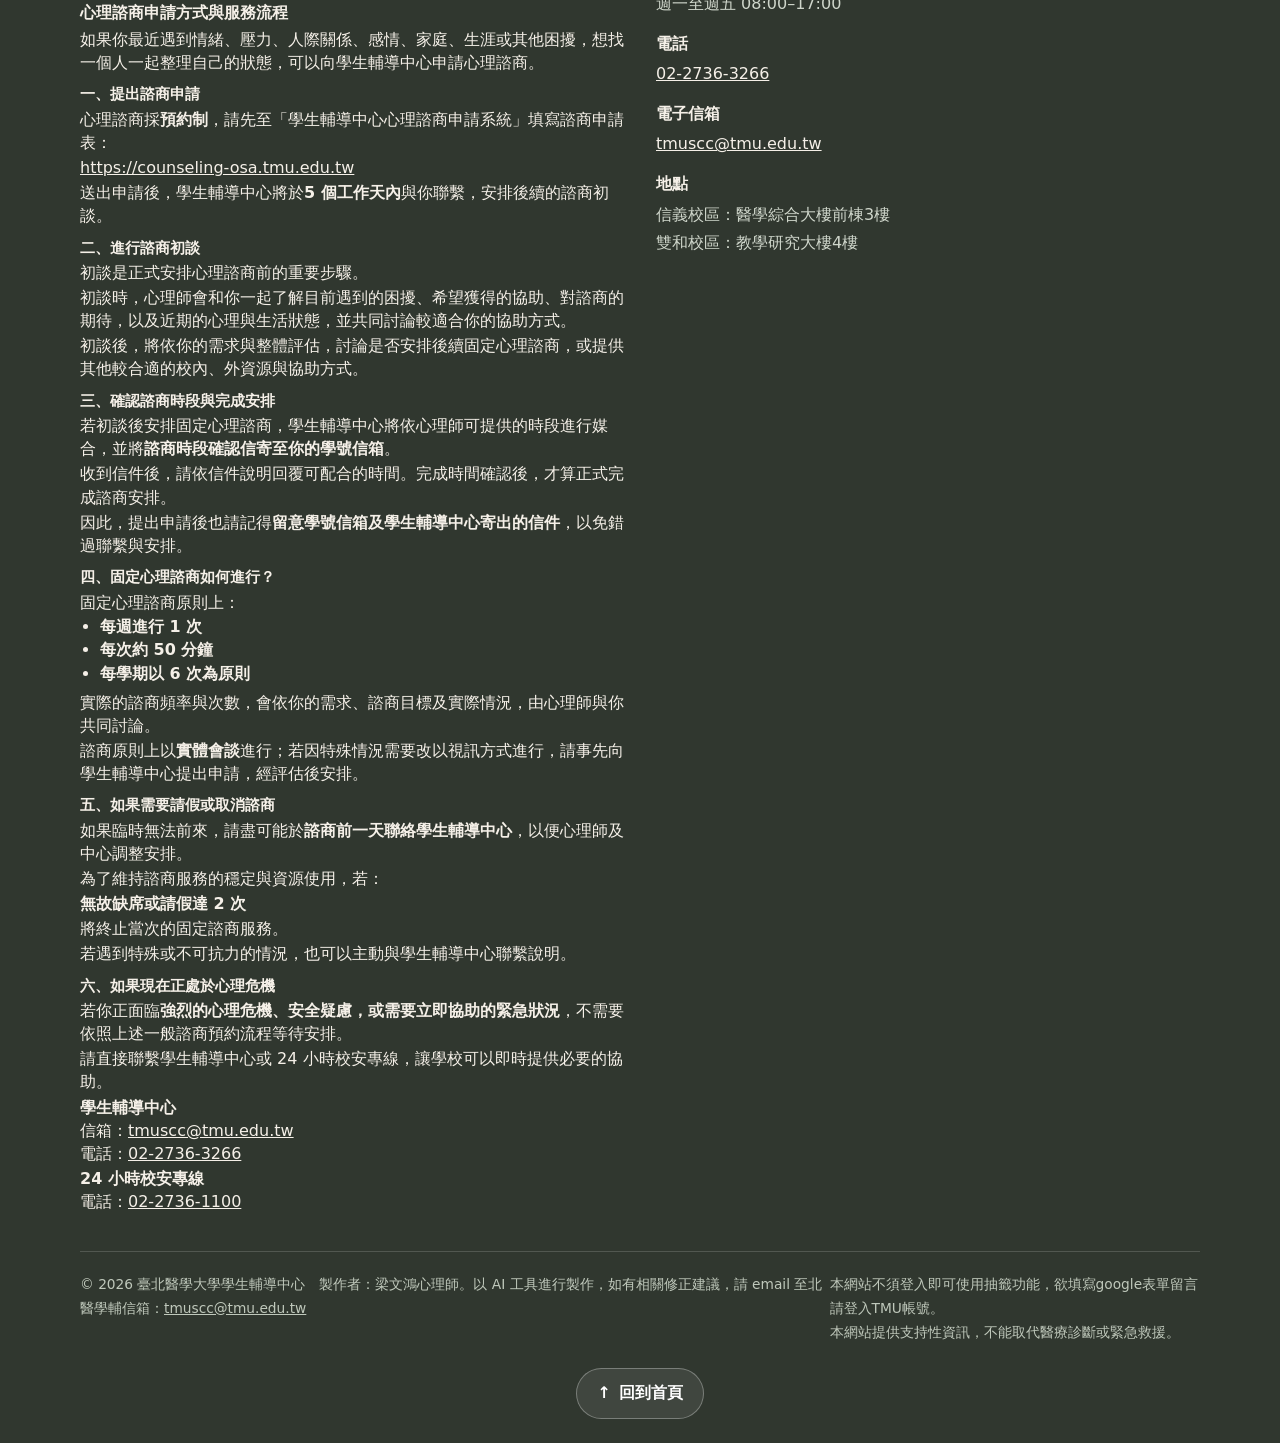
==== commit f6009868: "copy: clarify login requirement for feedback form" ====
--- a/index.html
+++ b/index.html
@@ -103,7 +103,7 @@
               <li>有些事情想多談一點</li>
               <li>想和老師一起看看這一卦可以怎麼理解</li>
             </ul>
-            <p>都歡迎你留言給我們。</p>
+            <p>都歡迎你留言給我們。(使用TMU帳號登入表單)</p>
             <p>
               <button class="button button-primary feedback-toggle" id="feedback-toggle" type="button" aria-expanded="false" aria-controls="feedback-form-wrap">我想留言</button>
             </p>
@@ -139,7 +139,7 @@
 
   <footer class="site-footer" id="contact">
     <div class="container footer-grid"><div><p class="footer-title">學生輔導中心</p><div class="counseling-process"><h3>心理諮商申請方式與服務流程</h3><p>如果你最近遇到情緒、壓力、人際關係、感情、家庭、生涯或其他困擾，想找一個人一起整理自己的狀態，可以向學生輔導中心申請心理諮商。</p><h4>一、提出諮商申請</h4><p>心理諮商採<strong>預約制</strong>，請先至「學生輔導中心心理諮商申請系統」填寫諮商申請表：</p><p><a href="https://counseling-osa.tmu.edu.tw">https://counseling-osa.tmu.edu.tw</a></p><p>送出申請後，學生輔導中心將於<strong>5 個工作天內</strong>與你聯繫，安排後續的諮商初談。</p><h4>二、進行諮商初談</h4><p>初談是正式安排心理諮商前的重要步驟。</p><p>初談時，心理師會和你一起了解目前遇到的困擾、希望獲得的協助、對諮商的期待，以及近期的心理與生活狀態，並共同討論較適合你的協助方式。</p><p>初談後，將依你的需求與整體評估，討論是否安排後續固定心理諮商，或提供其他較合適的校內、外資源與協助方式。</p><h4>三、確認諮商時段與完成安排</h4><p>若初談後安排固定心理諮商，學生輔導中心將依心理師可提供的時段進行媒合，並將<strong>諮商時段確認信寄至你的學號信箱</strong>。</p><p>收到信件後，請依信件說明回覆可配合的時間。完成時間確認後，才算正式完成諮商安排。</p><p>因此，提出申請後也請記得<strong>留意學號信箱及學生輔導中心寄出的信件</strong>，以免錯過聯繫與安排。</p><h4>四、固定心理諮商如何進行？</h4><p>固定心理諮商原則上：</p><ul><li><strong>每週進行 1 次</strong></li><li><strong>每次約 50 分鐘</strong></li><li><strong>每學期以 6 次為原則</strong></li></ul><p>實際的諮商頻率與次數，會依你的需求、諮商目標及實際情況，由心理師與你共同討論。</p><p>諮商原則上以<strong>實體會談</strong>進行；若因特殊情況需要改以視訊方式進行，請事先向學生輔導中心提出申請，經評估後安排。</p><h4>五、如果需要請假或取消諮商</h4><p>如果臨時無法前來，請盡可能於<strong>諮商前一天聯絡學生輔導中心</strong>，以便心理師及中心調整安排。</p><p>為了維持諮商服務的穩定與資源使用，若：</p><p><strong>無故缺席或請假達 2 次</strong></p><p>將終止當次的固定諮商服務。</p><p>若遇到特殊或不可抗力的情況，也可以主動與學生輔導中心聯繫說明。</p><h4>六、如果現在正處於心理危機</h4><p>若你正面臨<strong>強烈的心理危機、安全疑慮，或需要立即協助的緊急狀況</strong>，不需要依照上述一般諮商預約流程等待安排。</p><p>請直接聯繫學生輔導中心或 24 小時校安專線，讓學校可以即時提供必要的協助。</p><p><strong>學生輔導中心</strong><br>信箱：<a href="mailto:tmuscc@tmu.edu.tw">tmuscc@tmu.edu.tw</a><br>電話：<a href="tel:+886227363266">02-2736-3266</a></p><p><strong>24 小時校安專線</strong><br>電話：<a href="tel:+886227361100">02-2736-1100</a></p></div></div><address class="contact-list"><p><strong>服務時間</strong><span>週一至週五 08:00–17:00</span></p><p><strong>電話</strong><a href="tel:+886227363266">02-2736-3266</a></p><p><strong>電子信箱</strong><a href="mailto:tmuscc@tmu.edu.tw">tmuscc@tmu.edu.tw</a></p><p><strong>地點</strong><span>信義校區：醫學綜合大樓前棟3樓<br>雙和校區：教學研究大樓4樓</span></p></address></div>
-    <div class="container footer-bottom"><p>© <span id="current-year"></span> 臺北醫學大學學生輔導中心　製作者：梁文鴻心理師。以 AI 工具進行製作，如有相關修正建議，請 email 至北醫學輔信箱：<a href="mailto:tmuscc@tmu.edu.tw">tmuscc@tmu.edu.tw</a></p><p>本網站目前不要求登入，也不要求輸入姓名、學號、電子郵件或問題內容即可使用抽籤功能。<br>本網站提供支持性資訊，不能取代醫療診斷或緊急救援。</p></div>
+    <div class="container footer-bottom"><p>© <span id="current-year"></span> 臺北醫學大學學生輔導中心　製作者：梁文鴻心理師。以 AI 工具進行製作，如有相關修正建議，請 email 至北醫學輔信箱：<a href="mailto:tmuscc@tmu.edu.tw">tmuscc@tmu.edu.tw</a></p><p>本網站不須登入即可使用抽籤功能，欲填寫google表單留言請登入TMU帳號。<br>本網站提供支持性資訊，不能取代醫療診斷或緊急救援。</p></div>
     <div class="container footer-home"><a class="back-to-home" href="#top" aria-label="回到網站首頁"><span aria-hidden="true">↑</span> 回到首頁</a></div>
   </footer>
 </body>
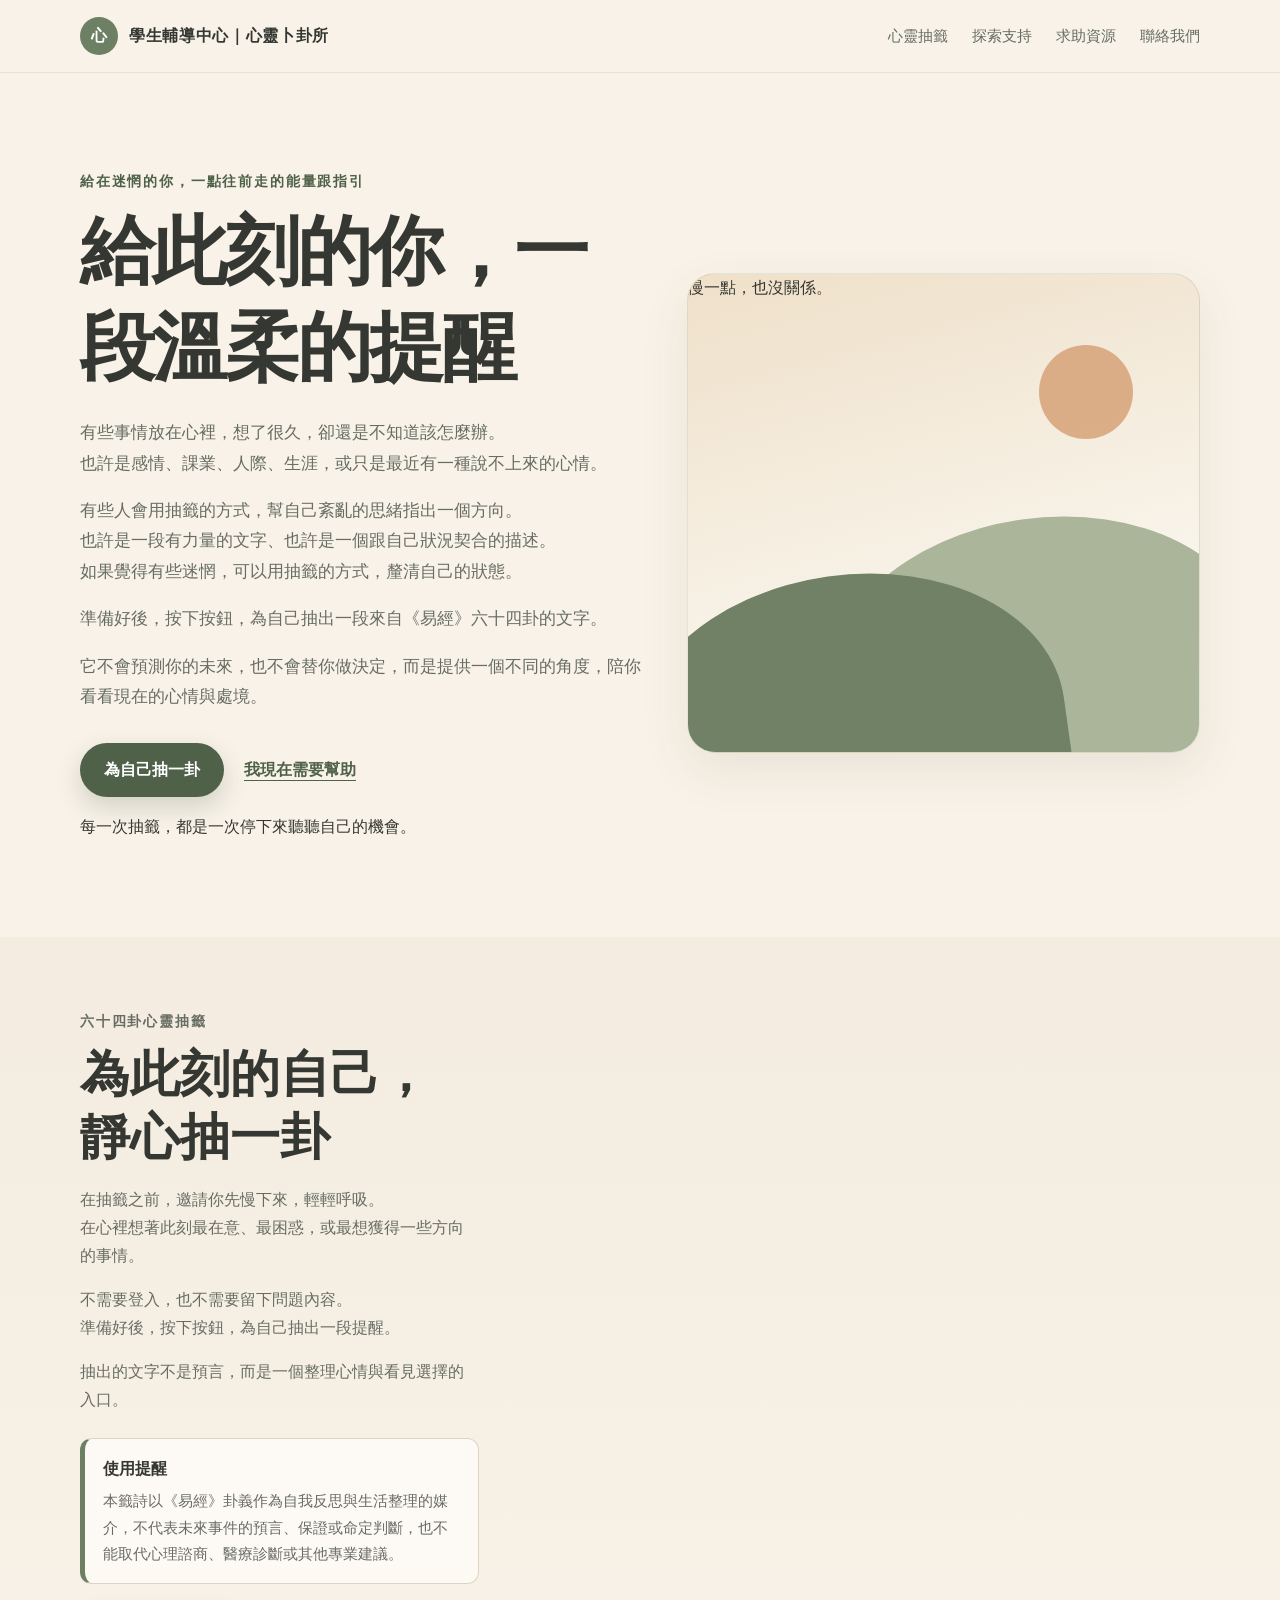
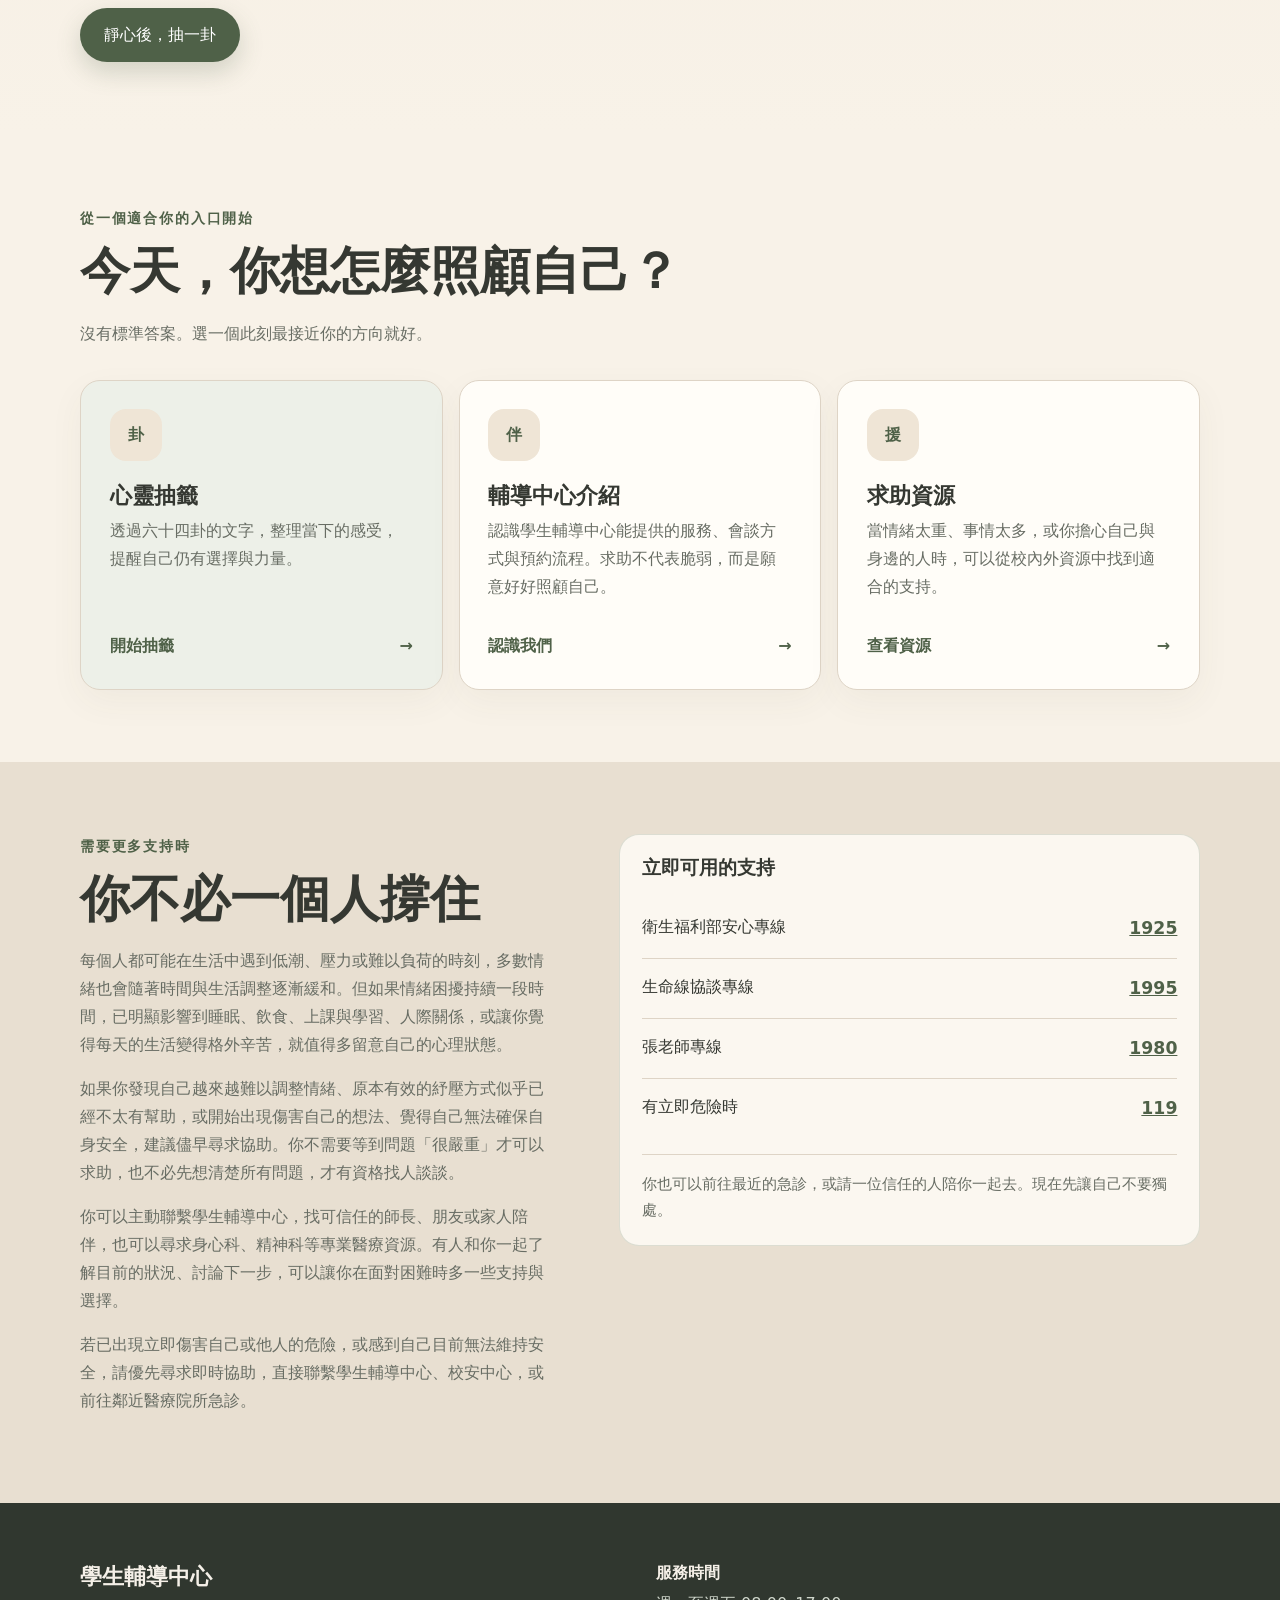
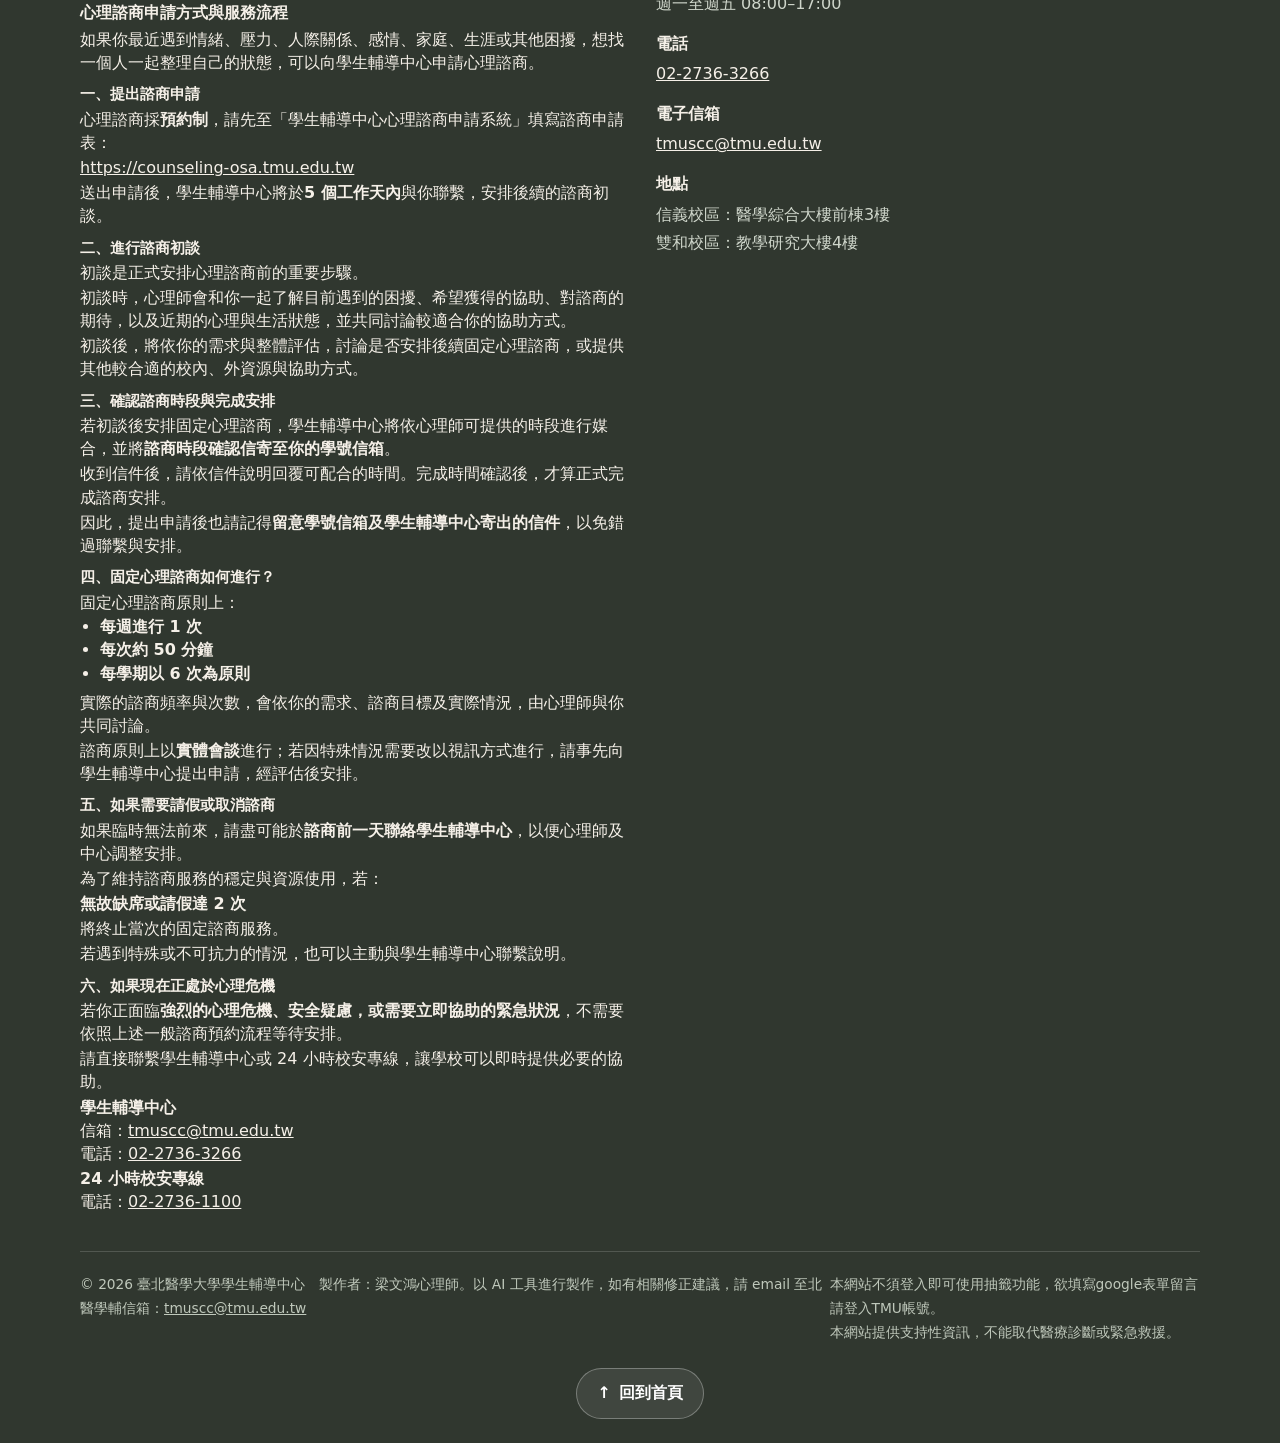
==== commit f97debf7: "copy: rename site to 心靈卜卦所" ====
--- a/index.html
+++ b/index.html
@@ -4,7 +4,7 @@
   <meta charset="utf-8">
   <meta name="viewport" content="width=device-width, initial-scale=1">
   <meta name="description" content="給大學生的溫暖心理支持網站，提供六十四卦心靈抽籤、輔導中心資訊與求助資源。">
-  <title>學生輔導中心｜心靈卜卦角落</title>
+  <title>學生輔導中心｜心靈卜卦所</title>
   <link rel="stylesheet" href="css/style.css?v=20260721-2">
   <script src="js/hexagrams.js" defer></script>
   <script src="js/hexagrams-1.js" defer></script>
@@ -24,7 +24,7 @@
   <a class="skip-link" href="#main-content">跳到主要內容</a>
   <header class="site-header">
     <div class="container header-inner">
-      <a class="brand" href="#top" aria-label="學生輔導中心｜心靈卜卦角落首頁"><span class="brand-mark" aria-hidden="true">心</span><span>學生輔導中心｜心靈卜卦角落</span></a>
+      <a class="brand" href="#top" aria-label="學生輔導中心｜心靈卜卦所首頁"><span class="brand-mark" aria-hidden="true">心</span><span>學生輔導中心｜心靈卜卦所</span></a>
       <nav aria-label="主要導覽">
         <ul class="nav-list"><li><a href="#draw">心靈抽籤</a></li><li><a href="#services">探索支持</a></li><li><a href="#help">求助資源</a></li><li><a href="#contact">聯絡我們</a></li></ul>
       </nav>
